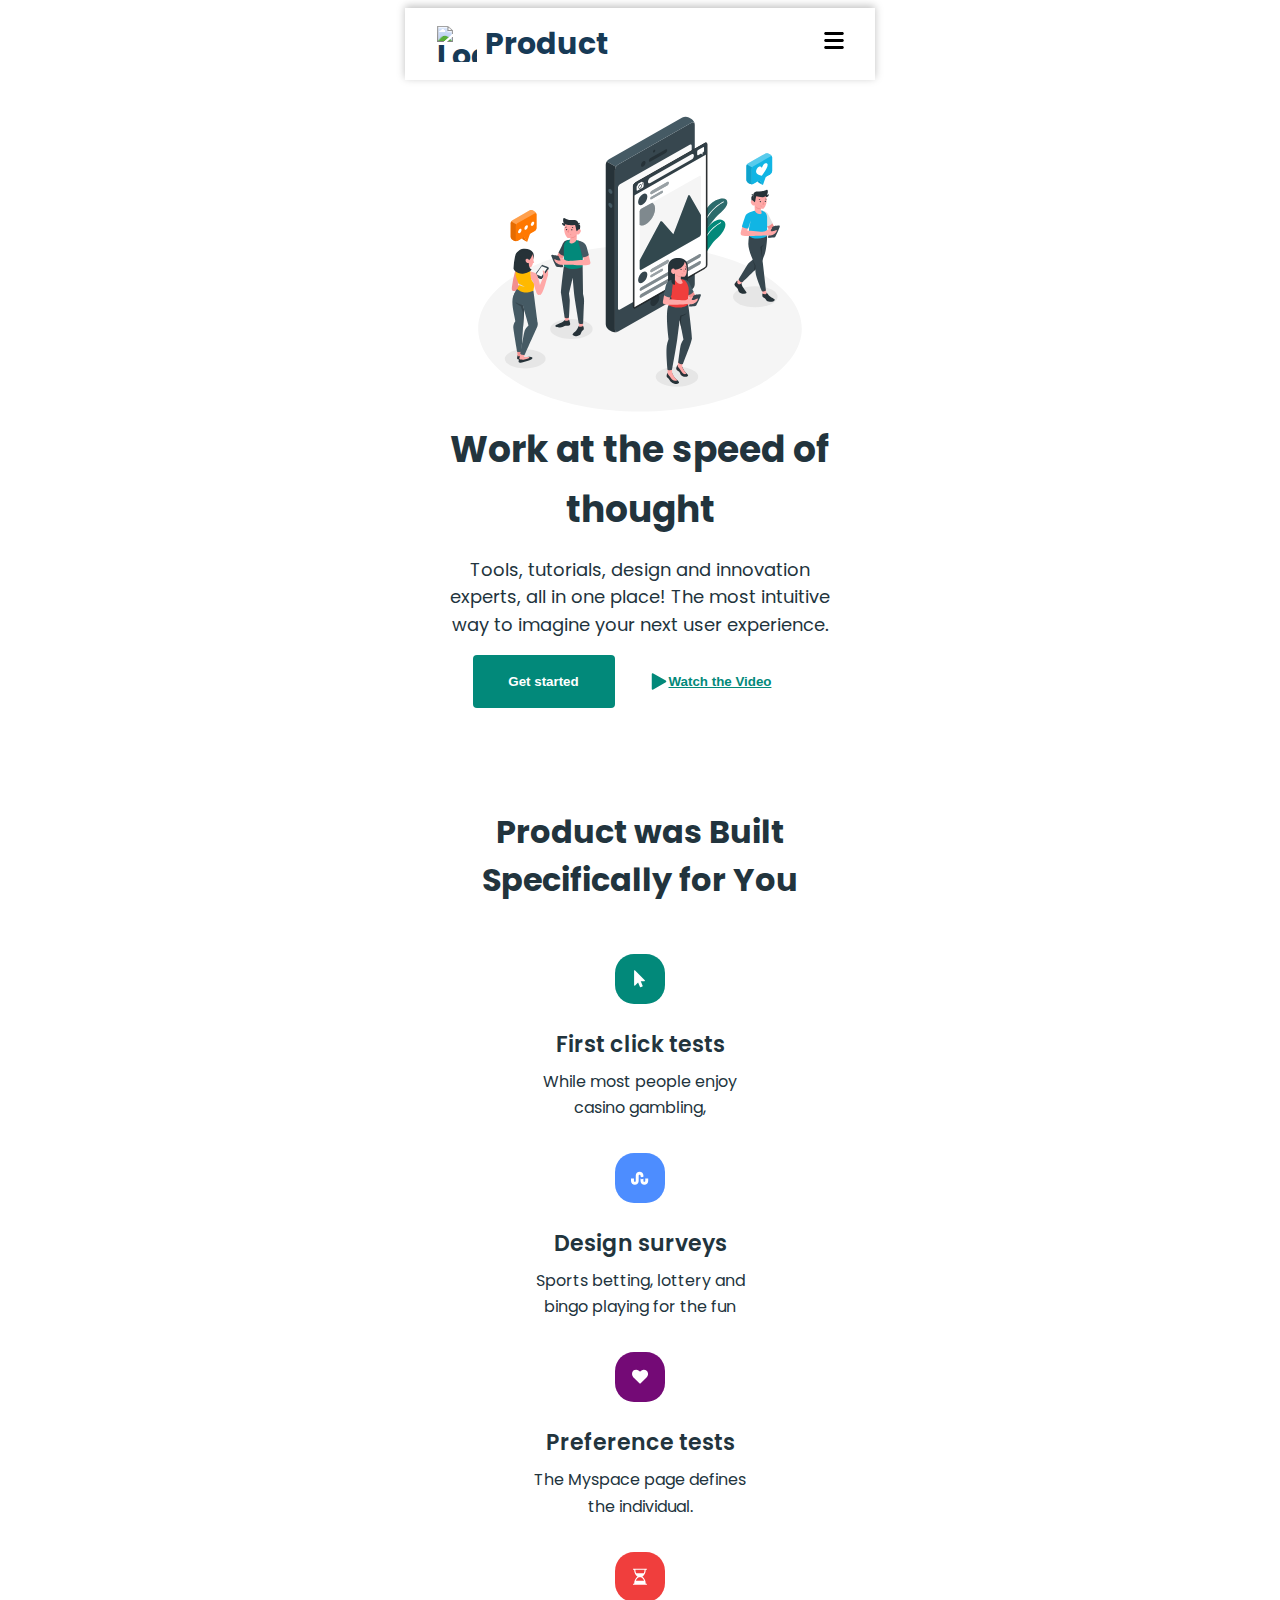
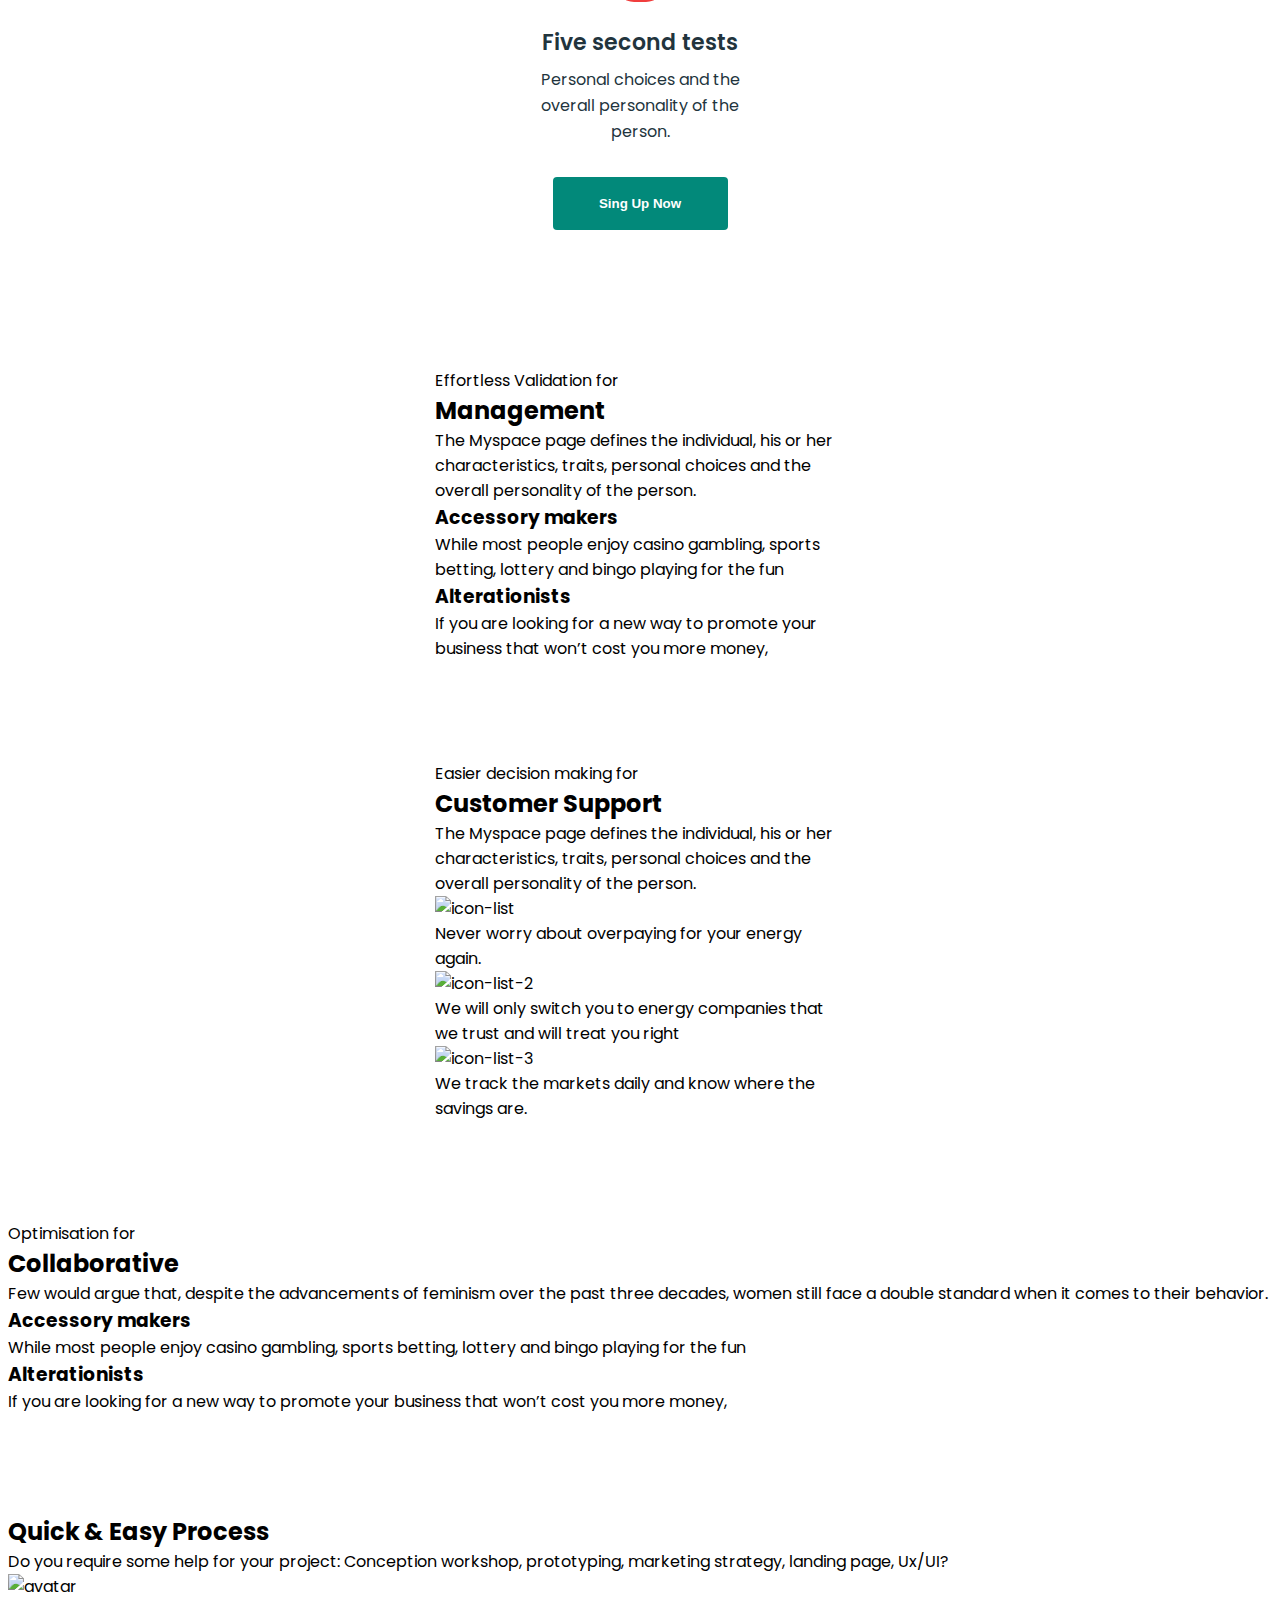
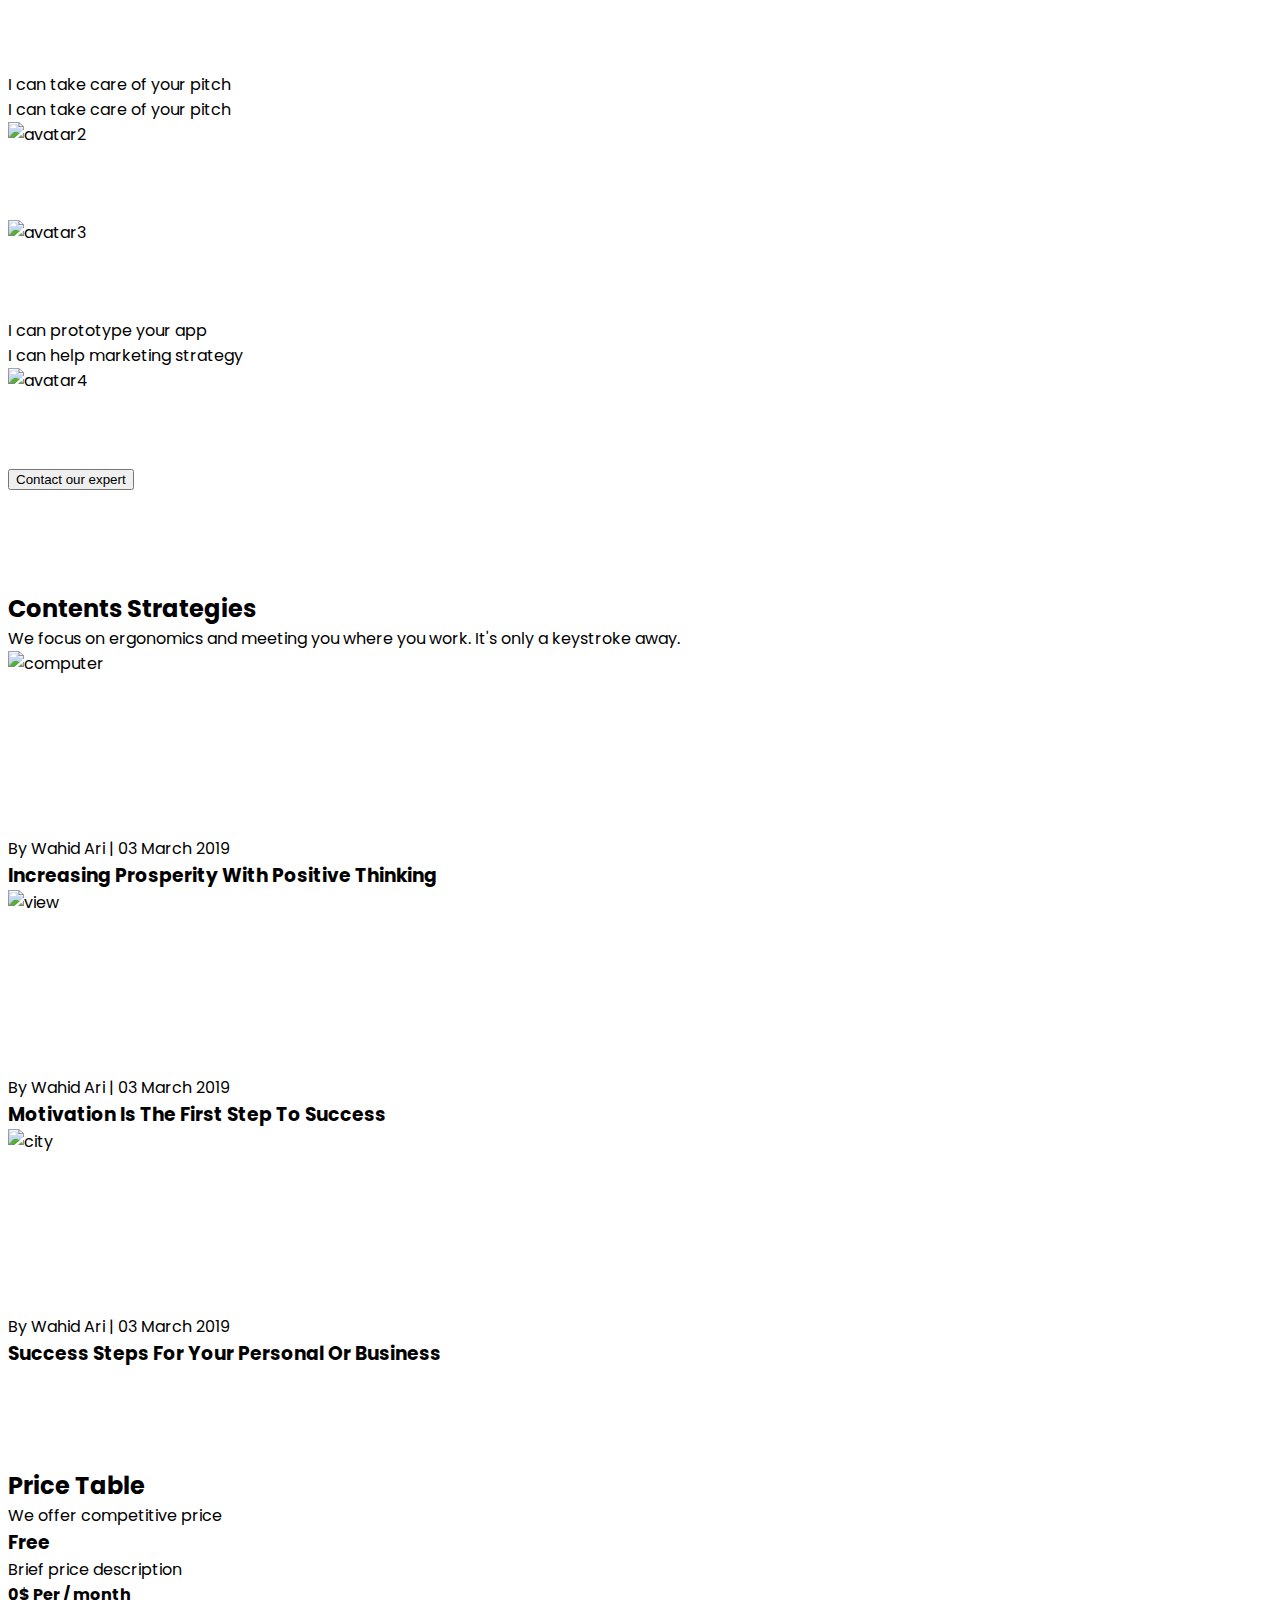
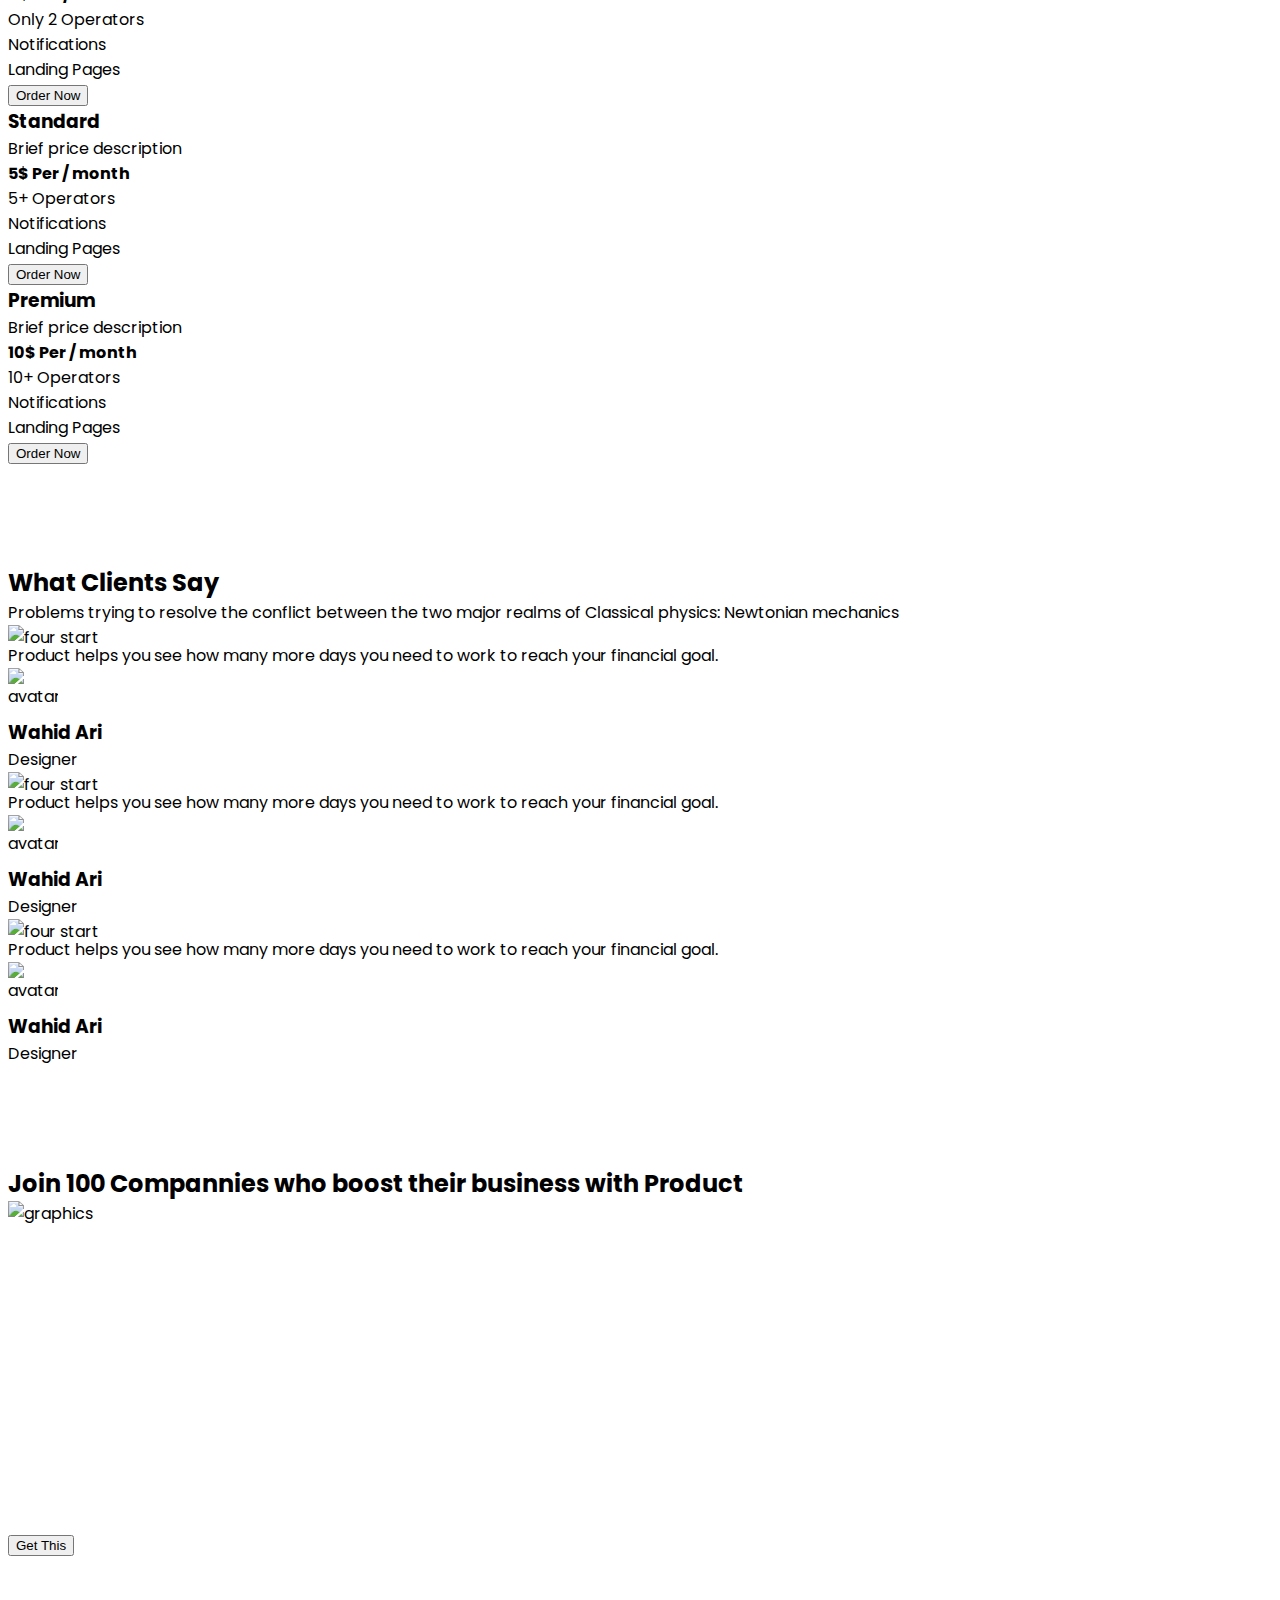
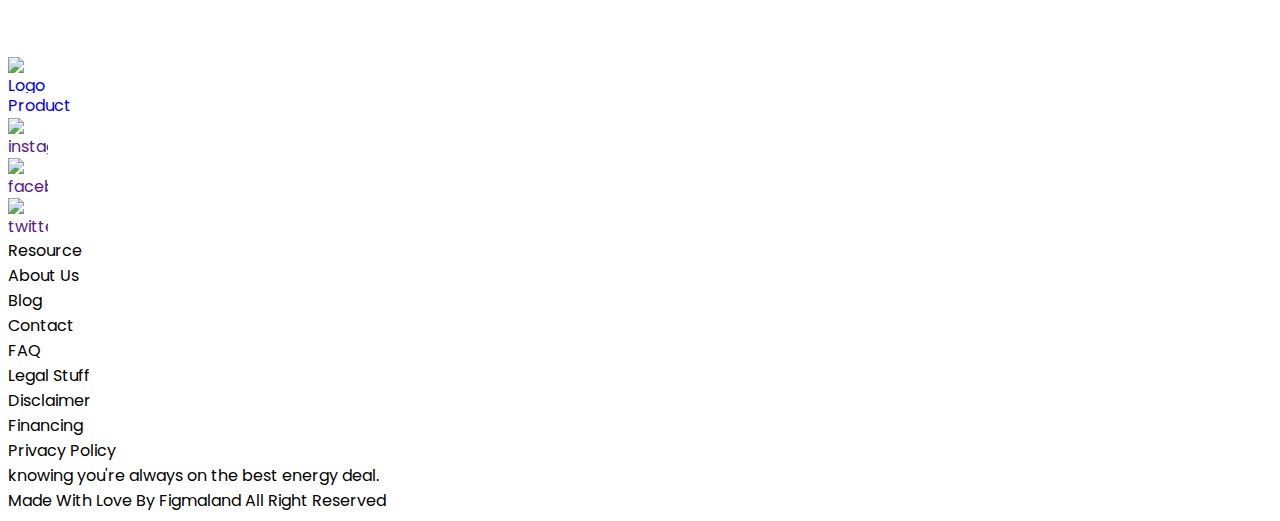
==== index.html @ d8dbc4ce "add 2 section for mobile verion" ====
<!DOCTYPE html>
<html lang="en">
  <head>
    <meta charset="UTF-8" />
    <meta
      name="viewport"
      content="width=device-width, initial-scale=1.0"
    />
    <title>Business promotion</title>
    <link
      rel="stylesheet"
      href="https://cdnjs.cloudflare.com/ajax/libs/modern-normalize/3.0.1/modern-normalize.min.css"
      integrity="sha512-q6WgHqiHlKyOqslT/lgBgodhd03Wp4BEqKeW6nNtlOY4quzyG3VoQKFrieaCeSnuVseNKRGpGeDU3qPmabCANg=="
      crossorigin="anonymous"
      referrerpolicy="no-referrer"
    />
    <link
      rel="preconnect"
      href="https://fonts.googleapis.com"
    />
    <link
      rel="preconnect"
      href="https://fonts.gstatic.com"
      crossorigin
    />
    <link
      href="https://fonts.googleapis.com/css2?family=Asap+Condensed:wght@500&family=Inter:opsz,wght@14..32,500;700&family=Montserrat:wght@400;500;600;700&family=Poppins:wght@400;500;600;700;800&family=Roboto:wght@400;500;700;900&display=swap"
      rel="stylesheet"
    />
    <link rel="stylesheet" href="./css/style.css" />
  </head>

  <body>
    <!-- #region Header -->
    <header class="header">
      <div class="container header-container">
        <a href="./index.html" class="logo">
          <img
            src="./images/logo/logo.svg"
            alt="Logo"
            width="40"
            height="36"
            class="logo-img"
          />
          Product
        </a>
        <nav class="header-nav">
          <ul class="header-nav-list">
            <li class="header-nav-item">
              <a
                class="header-nav-link current"
                href="./index.html"
                >Product</a
              >
            </li>
            <li class="header-nav-item">
              <a
                class="header-nav-link"
                href="./pricing.html"
                >Pricing</a
              >
            </li>
            <li class="header-nav-item">
              <a
                class="header-nav-link"
                href="./customers.html"
                >Customers</a
              >
            </li>
            <li class="header-nav-item">
              <a class="header-nav-link" href=""
                >Resources</a
              >
            </li>
          </ul>
        </nav>
        <ul class="header-btn-list">
          <li class="header-btn-item">
            <button class="header-btn" type="button">
              Sing In
            </button>
          </li>
          <li class="header-btn-item">
            <button class="header-btn" type="button">
              Sing Up
            </button>
          </li>
        </ul>
        <a class="menu-link">
          <svg width="28" height="31">
            <use href="./images/icons.svg#icon-menu-link" />
          </svg>
        </a>
      </div>
    </header>
    <!-- #endregion Header -->
    <main>
      <!-- #region Header -->
      <section class="hero-section">
        <div class="container hero-container">
          <div class="hero-left-side">
            <h1 class="hero-title">
              Work at the speed of thought
            </h1>
            <p class="hero-text">
              Tools, tutorials, design and innovation
              experts, all in one place! The most intuitive
              way to imagine your next user experience.
            </p>
            <ul class="hero-btn-list">
              <li class="hero-btn-item">
                <button class="hero-btn-get" type="button">
                  Get started
                </button>
              </li>
              <li class="hero-btn-item">
                <div class="hero-btn-icon">
                  <button
                    class="hero-btn-watch"
                    type="button"
                  >
                    <svg
                      class="hero-btn-play"
                      width="20"
                      height="17"
                    >
                      <use
                        href="./images/icons.svg#icon-button-play"
                      ></use>
                    </svg>

                    Watch the Video
                  </button>
                </div>
              </li>
            </ul>
          </div>
          <img
            class="hero-img"
            src="./images/hero/hero-img.svg"
            alt="hero-img"
            width="610"
            height="555"
          />
        </div>
      </section>
      <!-- #endregion Hero -->
      <!-- #region Product -->
      <section class="product-section">
        <div class="container product-container">
          <h2 class="product-title">
            Product was Built Specifically for You
          </h2>
          <ul class="product-list">
            <li class="product-list-item">
              <div class="product-container-icon cursor">
                <svg
                  class="product-icon"
                  width="12"
                  height="18"
                >
                  <use
                    href="./images/icons.svg#icon-cursor"
                  ></use>
                </svg>
              </div>
              <h3 class="product-list-title">
                First click tests
              </h3>
              <p class="product-list-text">
                While most people enjoy casino gambling,
              </p>
            </li>
            <li class="product-list-item">
              <div class="product-container-icon figure">
                <svg
                  class="product-icon"
                  width="18"
                  height="18"
                >
                  <use
                    href="./images/icons.svg#icon-figure"
                  ></use>
                </svg>
              </div>
              <h3 class="product-list-title">
                Design surveys
              </h3>
              <p class="product-list-text">
                Sports betting, lottery and bingo playing
                for the fun
              </p>
            </li>
            <li class="product-list-item">
              <div class="product-container-icon heard">
                <svg
                  class="product-icon"
                  width="16"
                  height="18"
                >
                  <use
                    href="./images/icons.svg#icon-heard"
                  ></use>
                </svg>
              </div>
              <h3 class="product-list-title">
                Preference tests
              </h3>
              <p class="product-list-text">
                The Myspace page defines the individual.
              </p>
            </li>
            <li class="product-list-item">
              <div class="product-container-icon time">
                <svg
                  class="product-icon"
                  width="14"
                  height="18"
                >
                  <use
                    href="./images/icons.svg#icon-time"
                  ></use>
                </svg>
              </div>
              <h3 class="product-list-title">
                Five second tests
              </h3>
              <p class="product-list-text">
                Personal choices and the overall personality
                of the person.
              </p>
            </li>
          </ul>
          <button class="product-btn" type="button">
            Sing Up Now
          </button>
        </div>
      </section>
      <!-- #endregion Product -->
      <section>
        <div class="container management-container">
          <div class="management-left-container">
            <p class="unper-title-management">
              Effortless Validation for
            </p>
            <h2 class="title-management">Management</h2>
            <p class="text-management">
              The Myspace page defines the individual, his
              or her characteristics, traits, personal
              choices and the overall personality of the
              person.
            </p>
            <ul class="list-management">
              <li class="list-item-management">
                <h3 class="title-list-management">
                  Accessory makers
                </h3>
                <p class="text-list-management">
                  While most people enjoy casino gambling,
                  sports betting, lottery and bingo playing
                  for the fun
                </p>
              </li>
              <li class="list-item-management">
                <h3 class="title-list-management">
                  Alterationists
                </h3>
                <p class="text-list-management">
                  If you are looking for a new way to
                  promote your business that won’t cost you
                  more money,
                </p>
              </li>
            </ul>
          </div>
          <!-- <img
            class="management-img"
            src="./images/management-img.svg"
            alt="management-img"
            width="540"
            height="500"
          /> -->
        </div>
      </section>
      <section>
        <div class="container customers-container">
          <!-- <img
            class="customers-img"
            src="./images/support-img.svg"
            alt="support-img"
            width="540"
            height="500"
          /> -->
          <div class="customer-right-container">
            <p class="upper-title-customers">
              Easier decision making for
            </p>
            <h2 class="customers-title">
              Customer Support
            </h2>
            <p class="customers-text">
              The Myspace page defines the individual, his
              or her characteristics, traits, personal
              choices and the overall personality of the
              person.
            </p>
            <ul class="customers-list">
              <li class="customers-list-item">
                <img
                  src="./images/icon-list.svg"
                  alt="icon-list"
                />
                <p class="customers-list-text">
                  Never worry about overpaying for your
                  energy again.
                </p>
              </li>
              <li class="customers-list-item">
                <img
                  src="./images/icon-list-2.svg"
                  alt="icon-list-2"
                />
                <p class="customers-list-text">
                  We will only switch you to energy
                  companies that we trust and will treat you
                  right
                </p>
              </li>
              <li class="customers-list-item">
                <img
                  src="./images/icon-list-3.svg"
                  alt="icon-list-3"
                />
                <p class="customers-list-text">
                  We track the markets daily and know where
                  the savings are.
                </p>
              </li>
            </ul>
          </div>
        </div>
      </section>
      <section>
        <p>Optimisation for</p>
        <h2>Collaborative</h2>
        <p>
          Few would argue that, despite the advancements of
          feminism over the past three decades, women still
          face a double standard when it comes to their
          behavior.
        </p>
        <ul>
          <li>
            <h3>Accessory makers</h3>
            <p>
              While most people enjoy casino gambling,
              sports betting, lottery and bingo playing for
              the fun
            </p>
          </li>
          <li>
            <h3>Alterationists</h3>
            <p>
              If you are looking for a new way to promote
              your business that won’t cost you more money,
            </p>
            <!-- <img
              src="./images/collaboration-img.svg"
              alt="collaboration-img"
              width="540"
              height="500"
            /> -->
          </li>
        </ul>
      </section>
      <section>
        <h2>Quick & Easy Process</h2>
        <p>
          Do you require some help for your project:
          Conception workshop, prototyping, marketing
          strategy, landing page, Ux/UI?
        </p>
        <ul>
          <li>
            <img
              src="./images/avatar.png"
              alt="avatar"
              height="98"
              width="98"
            />
            <p>I can take care of your pitch</p>
          </li>
          <li>
            <p>I can take care of your pitch</p>
            <img
              src="./images/avatar 2.png"
              alt="avatar2"
              height="98"
              width="98"
            />
          </li>
          <li>
            <img
              src="./images/avatar 3.png"
              alt="avatar3"
              height="98"
              width="98"
            />
            <p>I can prototype your app</p>
          </li>
          <li>
            <p>I can help marketing strategy</p>
            <img
              src="./images/avatar 4.png"
              alt="avatar4"
              height="98"
              width="98"
            />
          </li>
        </ul>
        <button type="button">Contact our expert</button>
      </section>
      <section>
        <h2>Contents Strategies</h2>
        <p>
          We focus on ergonomics and meeting you where you
          work. It's only a keystroke away.
        </p>
        <ul>
          <li>
            <img
              src="./images/computer.png"
              alt="computer"
              width="350"
              height="185"
            />
            <p>By Wahid Ari | 03 March 2019</p>
            <h3>
              Increasing Prosperity With Positive Thinking
            </h3>
          </li>
          <li>
            <img
              src="./images/view.png"
              alt="view"
              width="350"
              height="185"
            />
            <p>By Wahid Ari | 03 March 2019</p>
            <h3>Motivation Is The First Step To Success</h3>
          </li>
          <li>
            <img
              src="./images/city.png"
              alt="city"
              width="350"
              height="185"
            />
            <p>By Wahid Ari | 03 March 2019</p>
            <h3>
              Success Steps For Your Personal Or Business
            </h3>
          </li>
        </ul>
      </section>
      <section>
        <h2>Price Table</h2>
        <p>We offer competitive price</p>
        <ul>
          <li>
            <h3>Free</h3>
            <p>Brief price description</p>
            <h4>0$ Per / month</h4>
            <ul>
              <li>Only 2 Operators</li>
              <li>Notifications</li>
              <li>Landing Pages</li>
            </ul>
            <button type="button">Order Now</button>
          </li>
          <li>
            <h3>Standard</h3>
            <p>Brief price description</p>
            <h4>5$ Per / month</h4>
            <ul>
              <li>5+ Operators</li>
              <li>Notifications</li>
              <li>Landing Pages</li>
            </ul>
            <button type="button">Order Now</button>
          </li>
          <li>
            <h3>Premium</h3>
            <p>Brief price description</p>
            <h4>10$ Per / month</h4>
            <ul>
              <li>10+ Operators</li>
              <li>Notifications</li>
              <li>Landing Pages</li>
            </ul>
            <button type="button">Order Now</button>
          </li>
        </ul>
      </section>
      <section>
        <h2>What Clients Say</h2>
        <p>
          Problems trying to resolve the conflict between
          the two major realms of Classical physics:
          Newtonian mechanics
        </p>
        <ul>
          <li>
            <img
              src="./images/Group 204.png"
              alt="four start"
              width="106"
              height="18"
            />
            <p>
              Product helps you see how many more days you
              need to work to reach your financial goal.
            </p>
            <img
              src="./images/avatar 5.png"
              alt="avatar5"
              width="50"
              height="50"
            />
            <h3>Wahid Ari</h3>
            <p>Designer</p>
          </li>
          <li>
            <img
              src="./images/Group 204.png"
              alt="four start"
              width="106"
              height="18"
            />
            <p>
              Product helps you see how many more days you
              need to work to reach your financial goal.
            </p>
            <img
              src="./images/avatar 6.png"
              alt="avatar6"
              width="50"
              height="50"
            />
            <h3>Wahid Ari</h3>
            <p>Designer</p>
          </li>
          <li>
            <img
              src="./images/Group 204.png"
              alt="four start"
              width="106"
              height="18"
            />
            <p>
              Product helps you see how many more days you
              need to work to reach your financial goal.
            </p>
            <img
              src="./images/avatar 7.png"
              alt="avatar7"
              width="50"
              height="50"
            />
            <h3>Wahid Ari</h3>
            <p>Designer</p>
          </li>
        </ul>
      </section>
      <section>
        <h2>
          Join 100 Compannies who boost their business with
          Product
        </h2>
        <img
          src="/images/graphics.svg"
          alt="graphics"
          width="351"
          height="331"
        />
        <button type="button">Get This</button>
      </section>
    </main>
    <footer>
      <a href="./index.html">
        <img
          src="./images/logo.svg"
          alt="Logo"
          width="40"
          height="36"
        />
        Product
      </a>
      <ul>
        <li>
          <a href="" target="_blank">
            <img
              src="./images/socials1.png"
              alt="instagram"
              width="40"
              height="40"
            />
          </a>
        </li>
        <li>
          <a href="" target="_blank">
            <img
              src="./images/socials2.png"
              alt="facebook"
              width="40"
              height="40"
            />
          </a>
        </li>
        <li>
          <a href="" target="_blank">
            <img
              src="./images/socials3.png"
              alt="twitter"
              width="40"
              height="40"
            />
          </a>
        </li>
      </ul>
      <p>Resource</p>
      <ul>
        <li>About Us</li>
        <li>Blog</li>
        <li>Contact</li>
        <li>FAQ</li>
      </ul>
      <p>Legal Stuff</p>
      <ul>
        <li>Disclaimer</li>
        <li>Financing</li>
        <li>Privacy Policy</li>
      </ul>
      <p>knowing you're always on the best energy deal.</p>
      <label></label>
      <p>Made With Love By Figmaland All Right Reserved</p>
    </footer>
  </body>
</html>
---- css/style.css ----
body {
    font-family: "Poppins", sans-serif;
    background-color: #fff;
    color: 22343d;
}

a {
    text-decoration: none;
}

ul,
ol {
    list-style: none;
    margin: 0;
    padding-left: 0;
}

h1,
h2,
h3,
h4,
h5,
h6,
p {
    margin: 0;
}

img {
    display: block;
}

button {
    cursor: pointer;
}

section {
    padding-bottom: 100px;
}

.container {
    width: 411px;
    padding: 0 20px;
    margin: 0 auto;
}

/*  #region Header */

.header-container {
    display: flex;
    box-shadow: 0 -2px 8px 0 rgba(0, 0, 0, 0.25);
    justify-content: space-between;
    padding: 17px 27px 17px 32px;
}

.logo {
    font-family: "Poppins", sans-serif;
    font-weight: 700;
    font-size: 30px;
    line-height: 0.93;
    color: #173a56;
    display: flex;
    align-items: center;
    gap: 8px;
}

.header-nav-list {
    display: none;
}

.header-btn-list {
    display: none;
}

.menu-link {
    cursor: pointer;
}

/*   #endregion Header */
/*  #region Hero */

.hero-section {
    padding-top: 29px;
}

.hero-container {
    display: flex;
    flex-direction: column-reverse;
    align-items: center;
}

.hero-left-side {}

.hero-title {
    font-weight: 700;
    font-size: 36px;
    line-height: 1.66;
    text-align: center;
    color: #22343d;
}

.hero-text {
    font-weight: 400;
    font-size: 18px;
    line-height: 1.55;
    text-align: center;
    color: #22343d;
    margin: 16px 0;
}

.hero-btn-list {
    display: flex;
    justify-content: center;
    align-items: center;
    gap: 28px;
}

.hero-btn-item {}

.hero-btn-get {
    font-weight: 700;
    color: #fff;
    border-radius: 4px;
    width: 142px;
    height: 53px;
    background: #02897a;
    border: none;
}

.hero-btn-icon {
    min-width: 165px;
    display: flex;
    gap: 9px;
    align-items: center;

}

.hero-btn-play {
    border-radius: 1px;
    fill: #02897a;
}

.hero-btn-watch {
    display: flex;
    font-weight: 600;
    text-decoration: underline;
    text-decoration-skip-ink: none;
    color: #02897a;
    align-items: center;
    background: transparent;
    border: none;
}

.hero-img {
    max-width: 338px;
    height: 311px;
}

/*   #endregion Hero */
/*  #region Product */
.product-section {}

.container {}

.product-container {
    display: flex;
    flex-direction: column;
    align-items: center;
}

.product-title {
    font-weight: 700;
    font-size: 32px;
    text-align: center;
    color: #22343d;
    margin-bottom: 50px;
}

.product-list {
    display: flex;
    flex-direction: column;
    align-items: center;
    gap: 32px;
}

.product-list-item {
    max-width: 240px;
    display: flex;
    flex-direction: column;
    align-items: center;

}

.product-icon {
    fill: #fff;
}

.product-container-icon {
    border-radius: 19px;
    width: 50px;
    height: 50px;
    display: flex;
    align-items: center;
    justify-content: center;
    margin-bottom: 24px;
}

.cursor {
    background-color: #02897a;
}

.figure {
    background-color: #4d8dff;
}

.heard {
    background-color: #740a76;
}

.time {
    background-color: #f03e3d
}



.product-list-title {
    font-weight: 600;
    font-size: 22px;
    color: #22343d;
    text-align: center;
    margin-bottom: 8px;
}

.product-list-text {
    font-weight: 400;
    line-height: 1.63;
    text-align: center;
    color: #22343d;


}

.product-btn {
    min-width: 175px;
    height: 53px;
    background: #02897a;
    border-radius: 4px;
    width: 175px;
    height: 53px;
    font-weight: 700;
    color: #fff;
    border: none;
    margin: 32px 0 38px 0;
}

/*   #endregion Product */
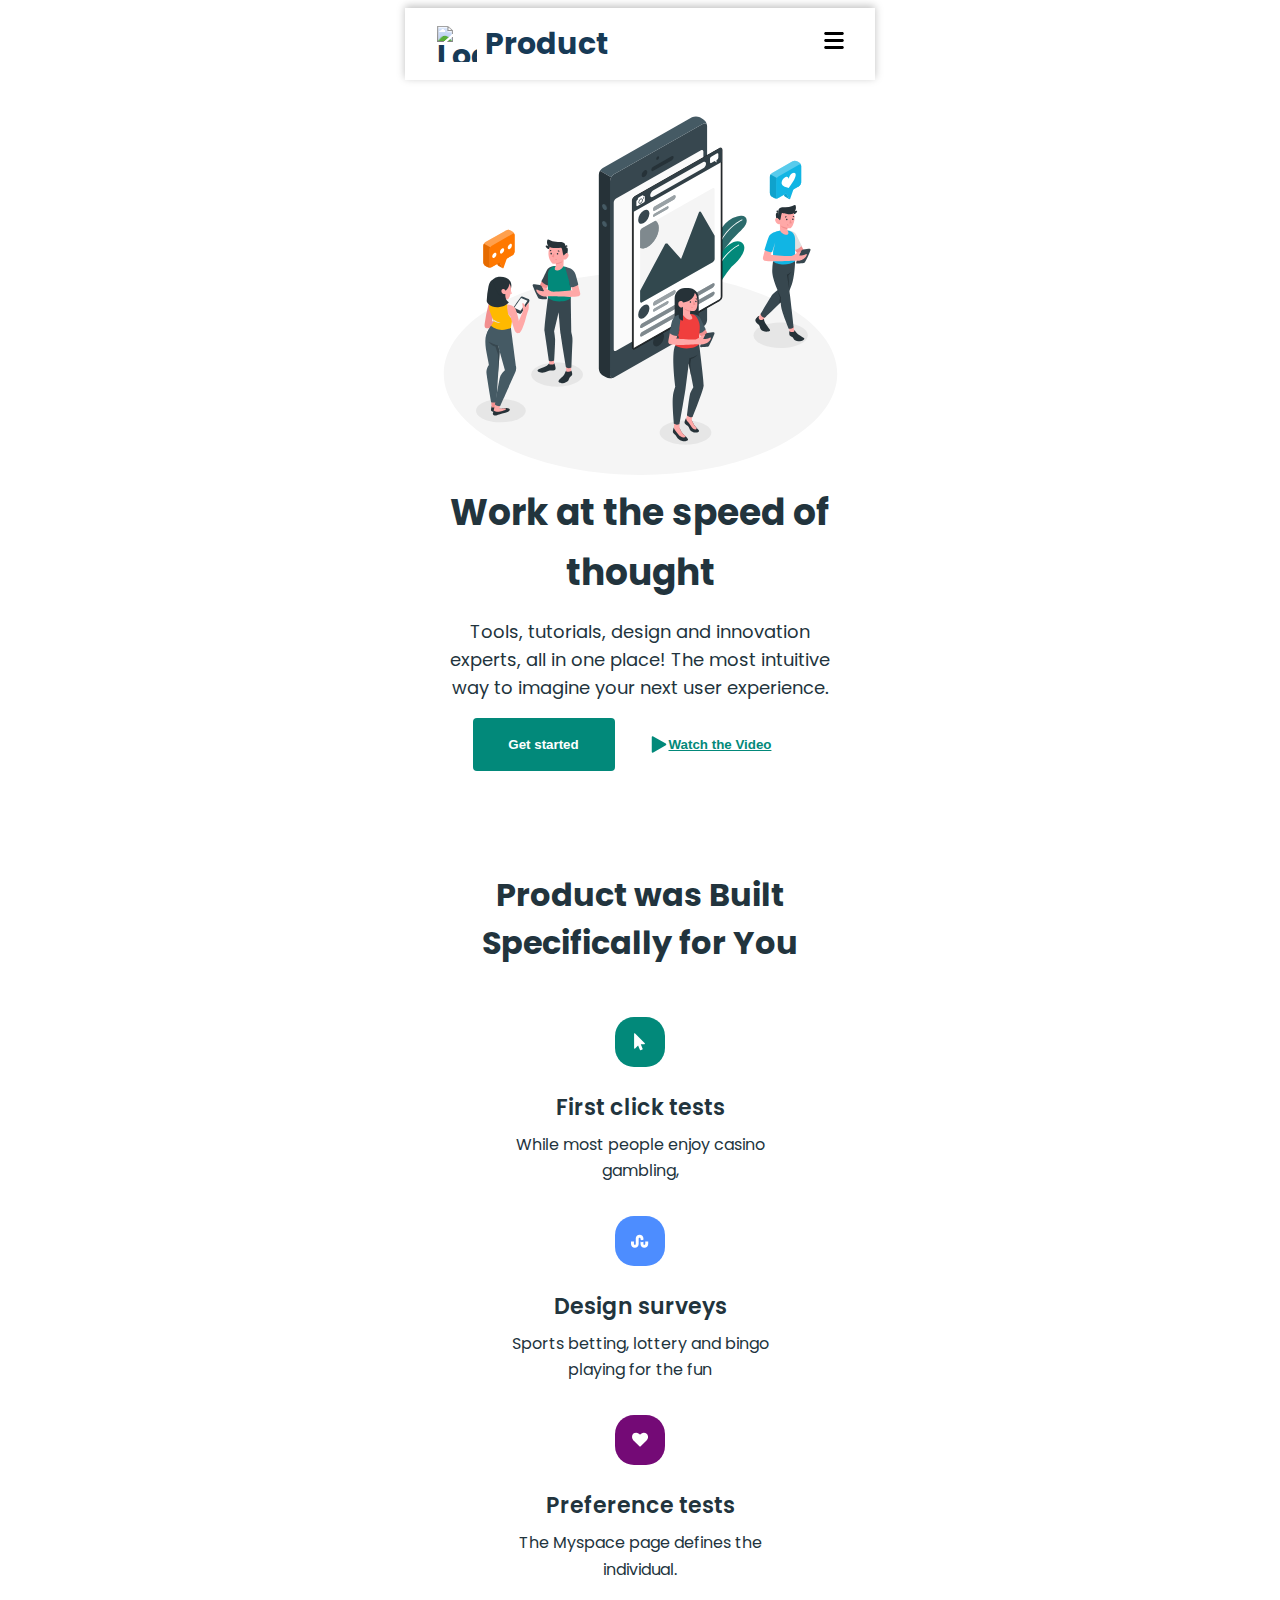
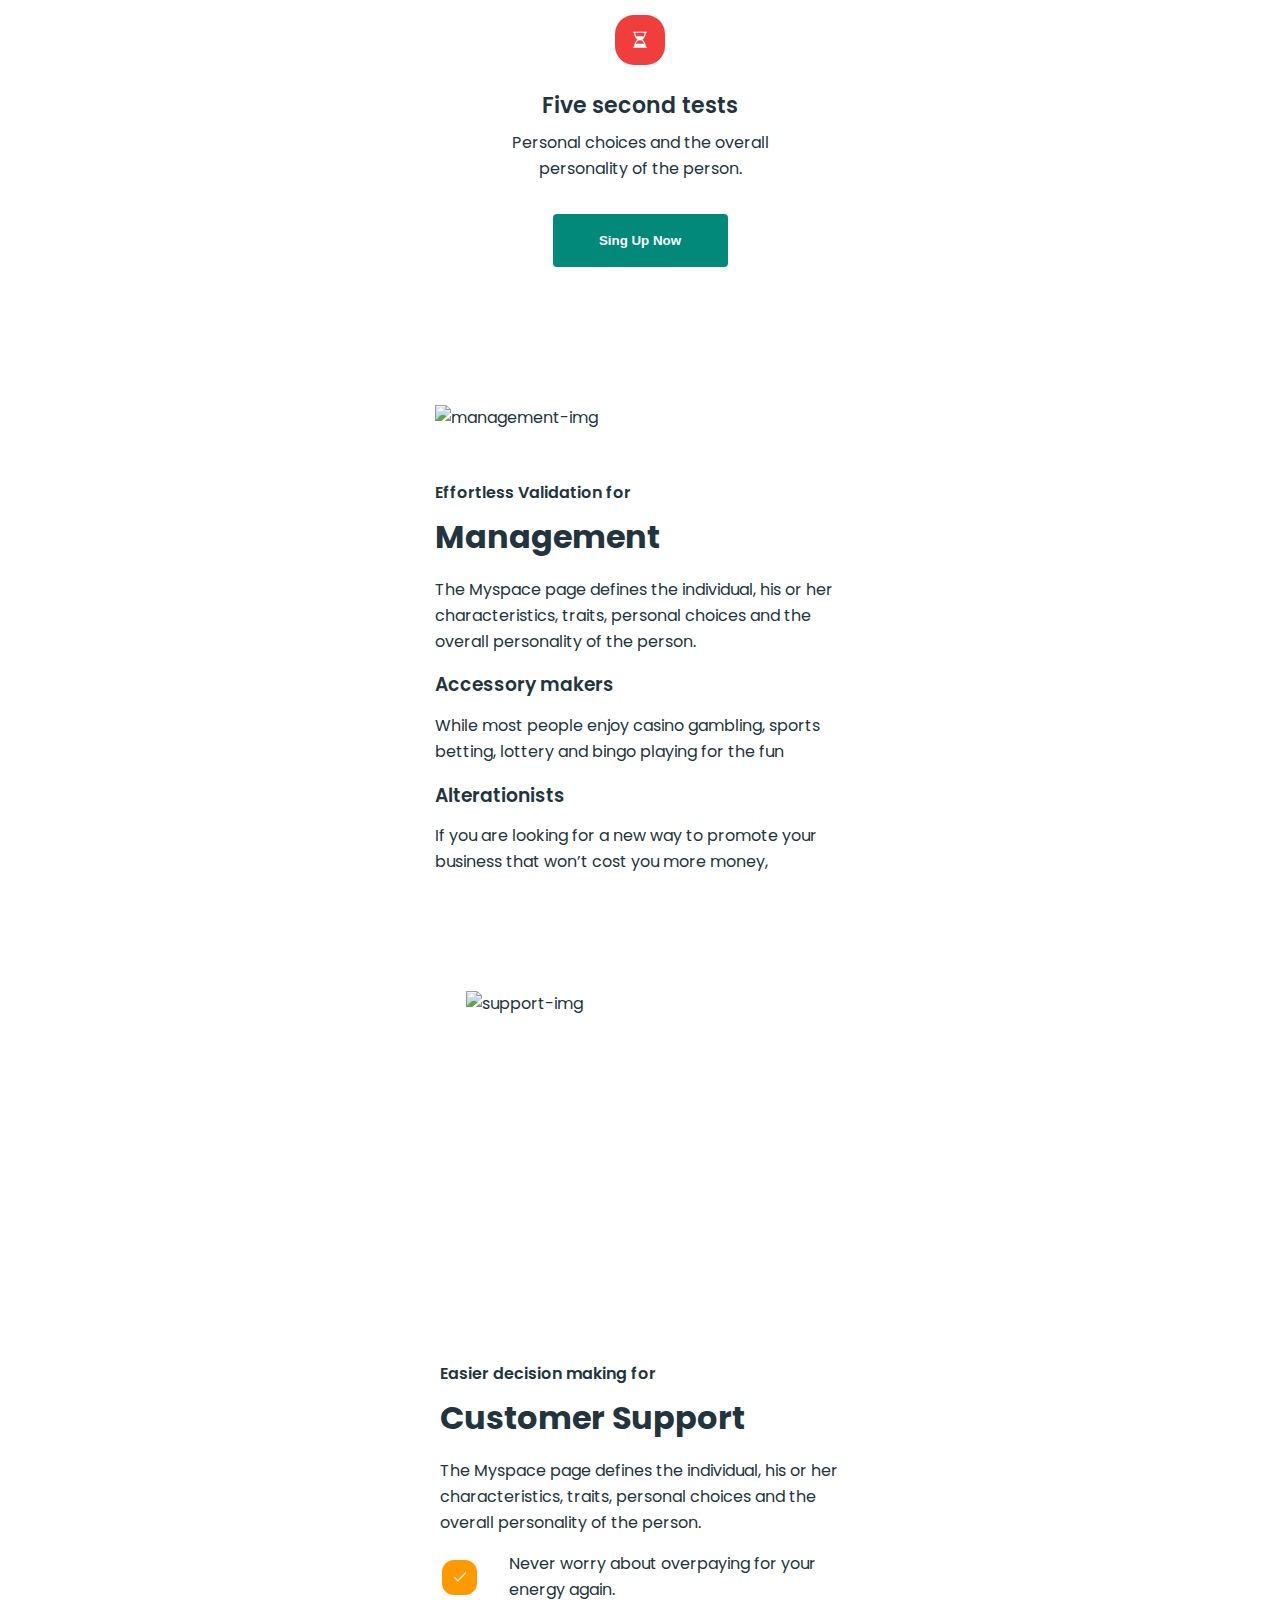
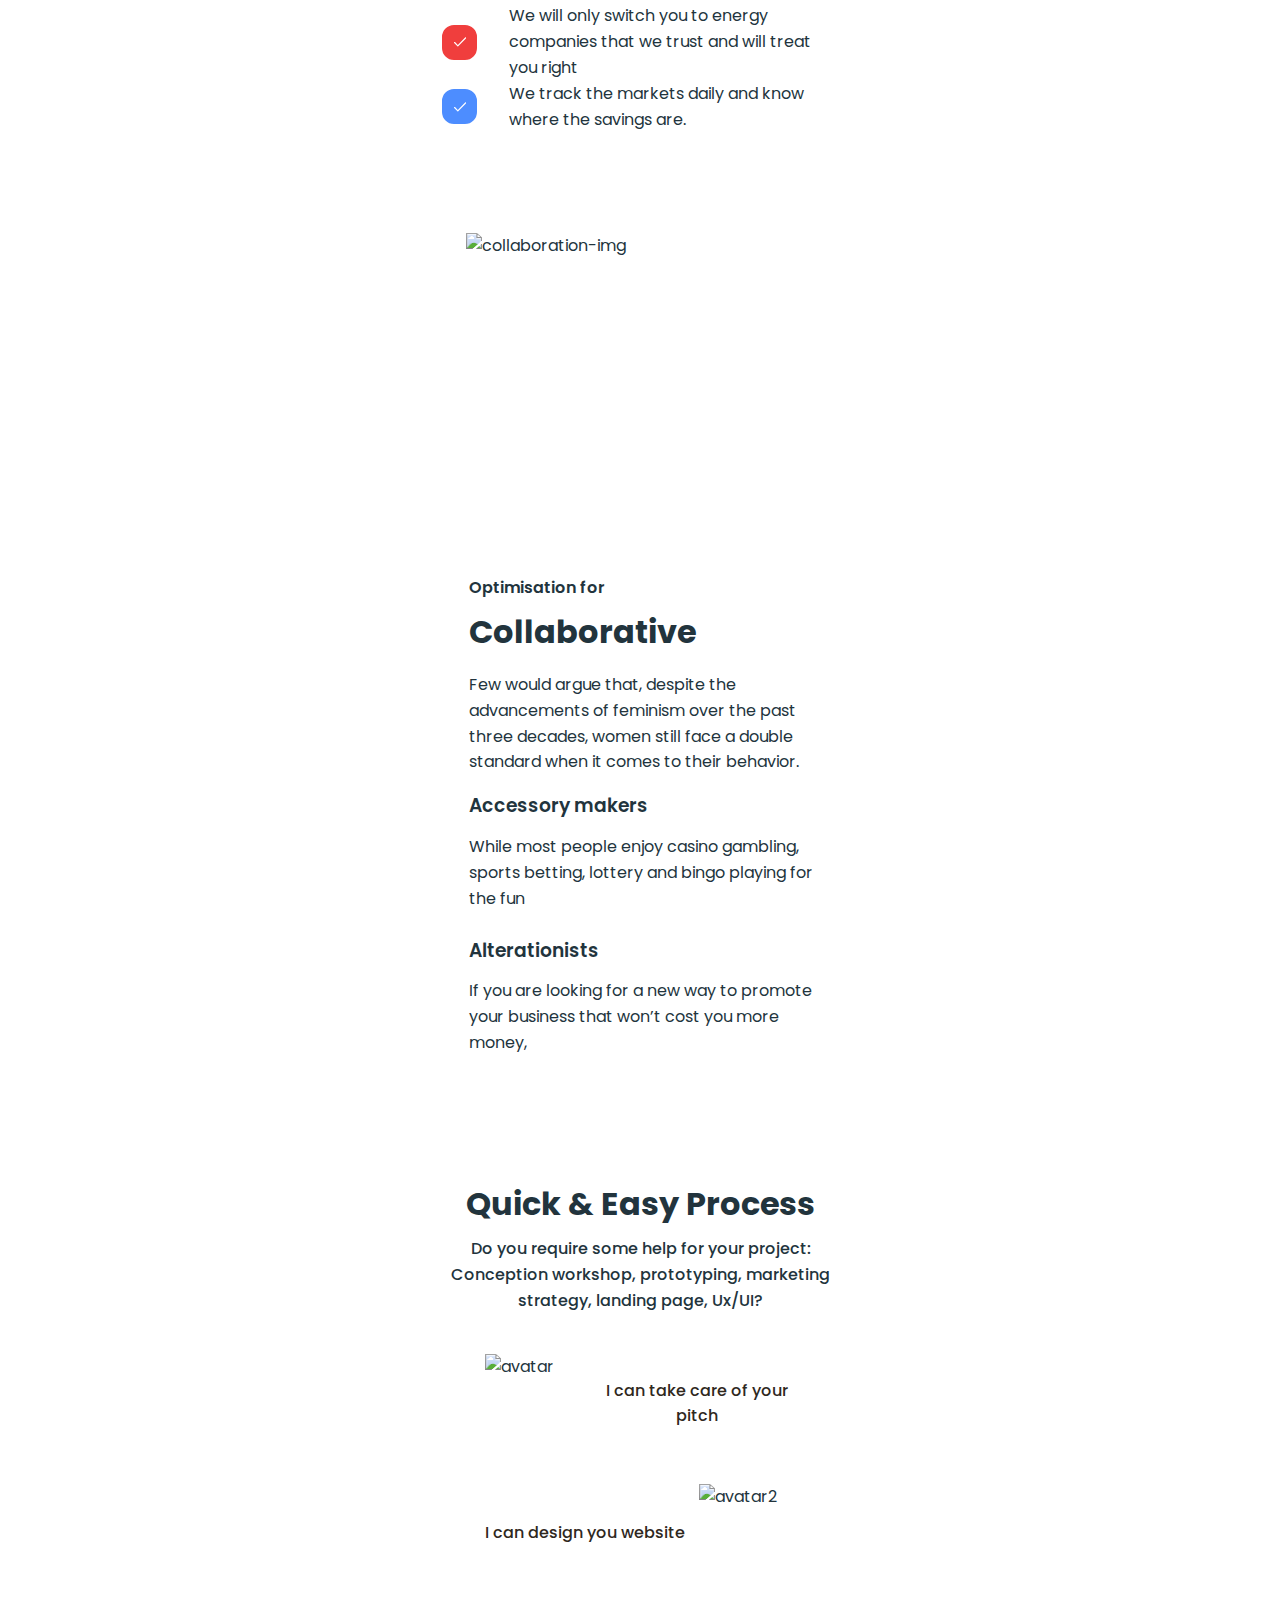
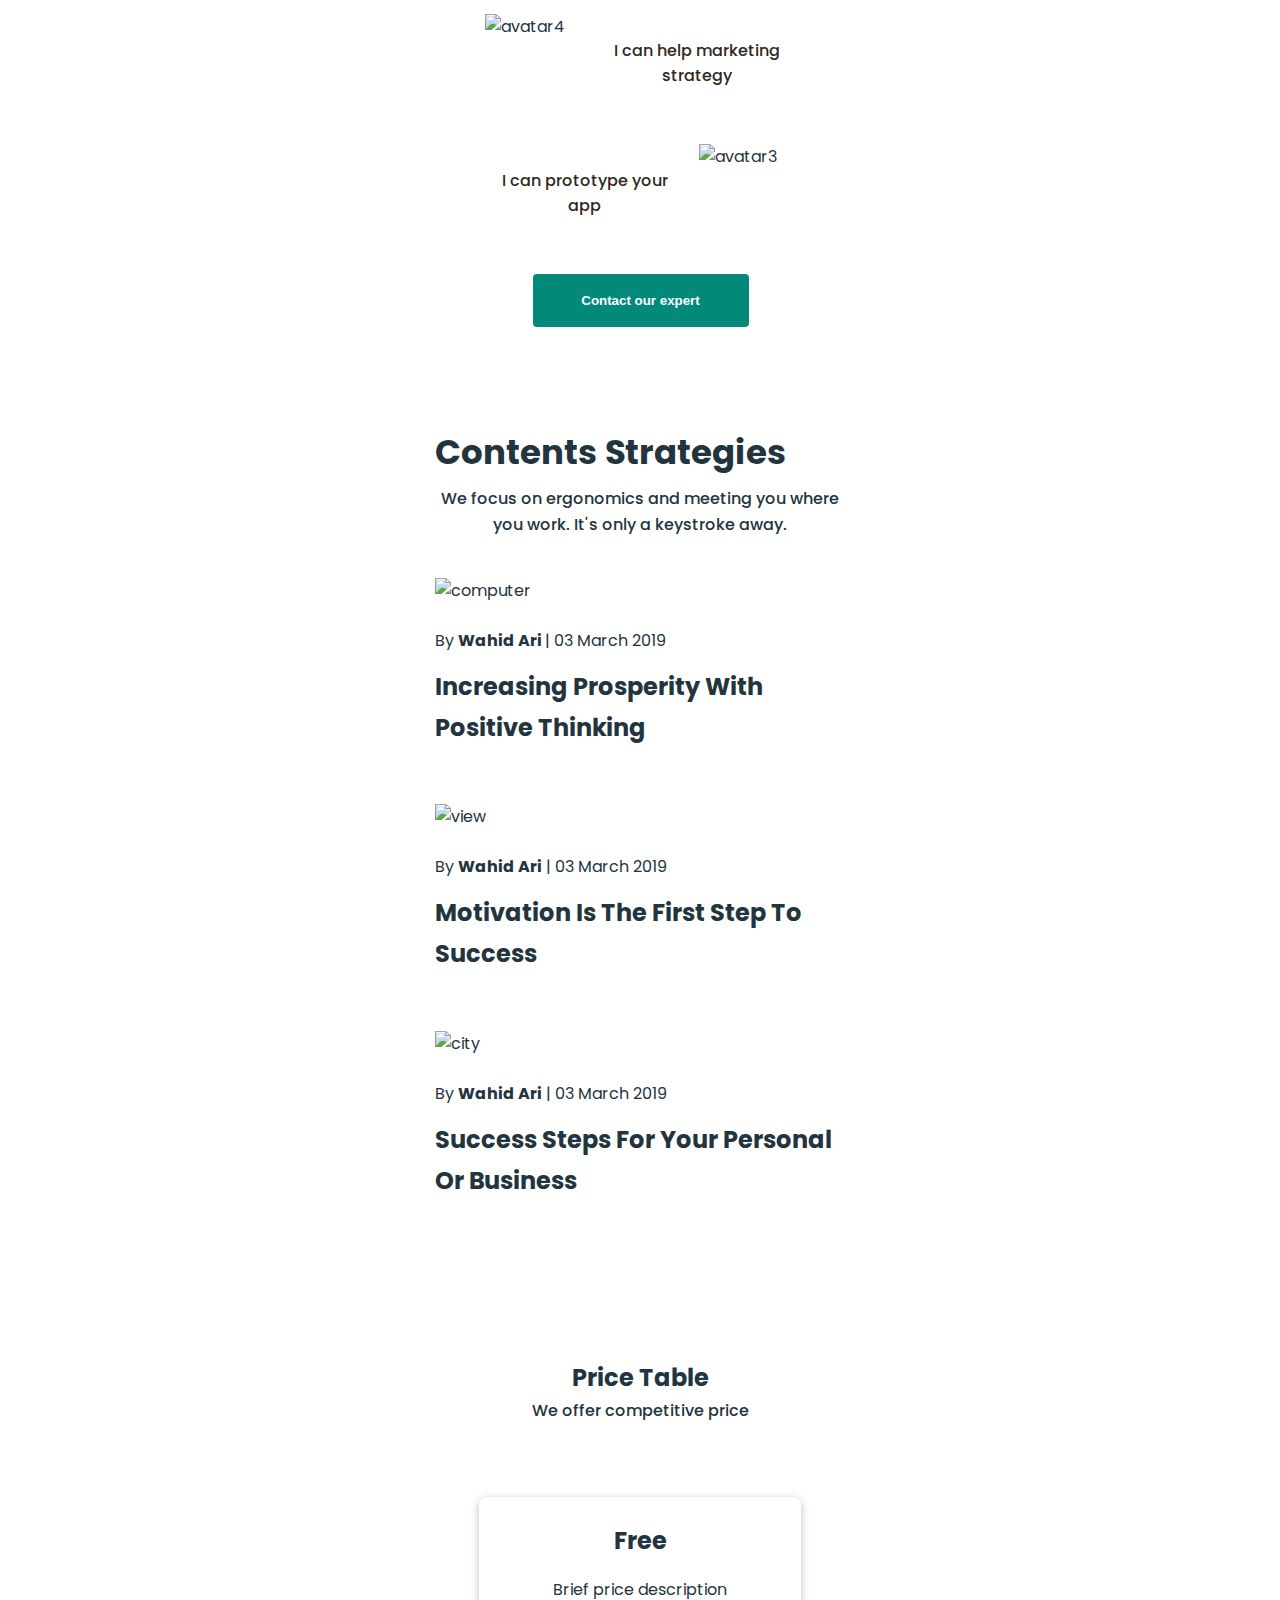
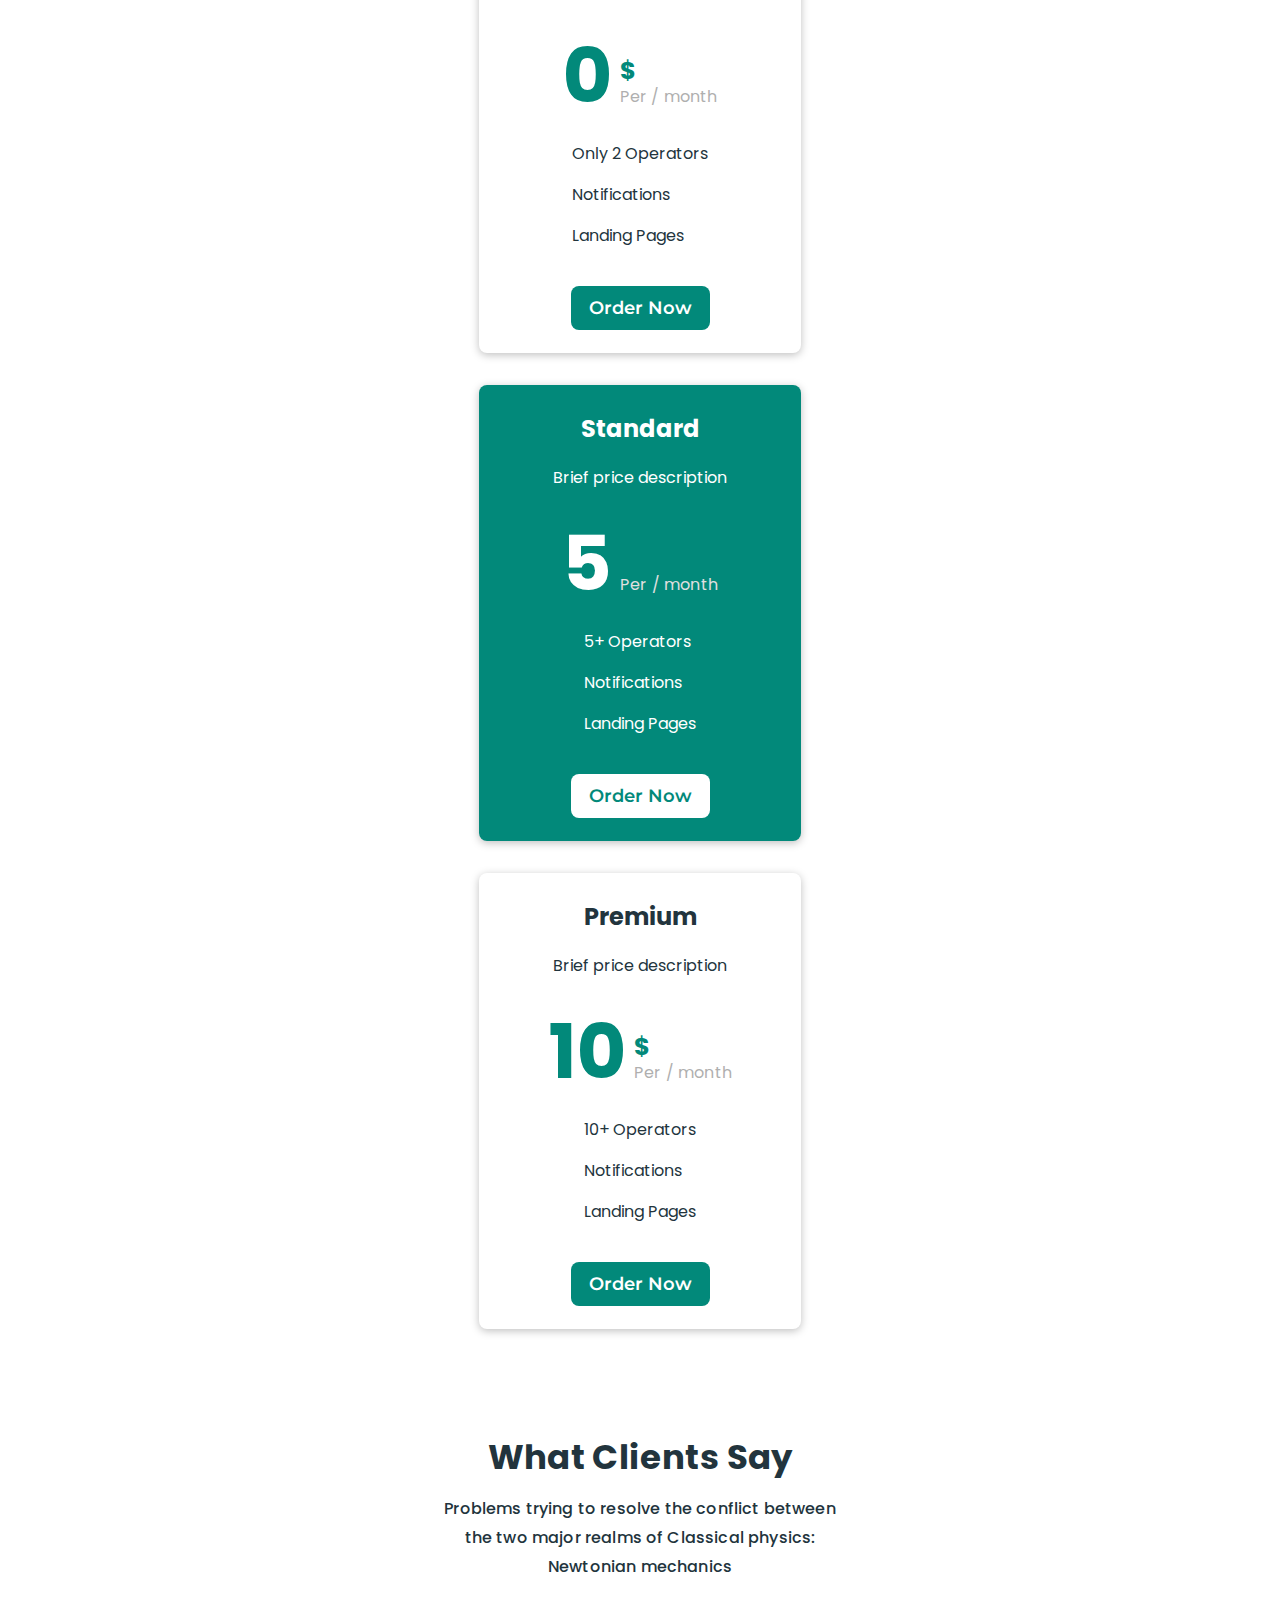
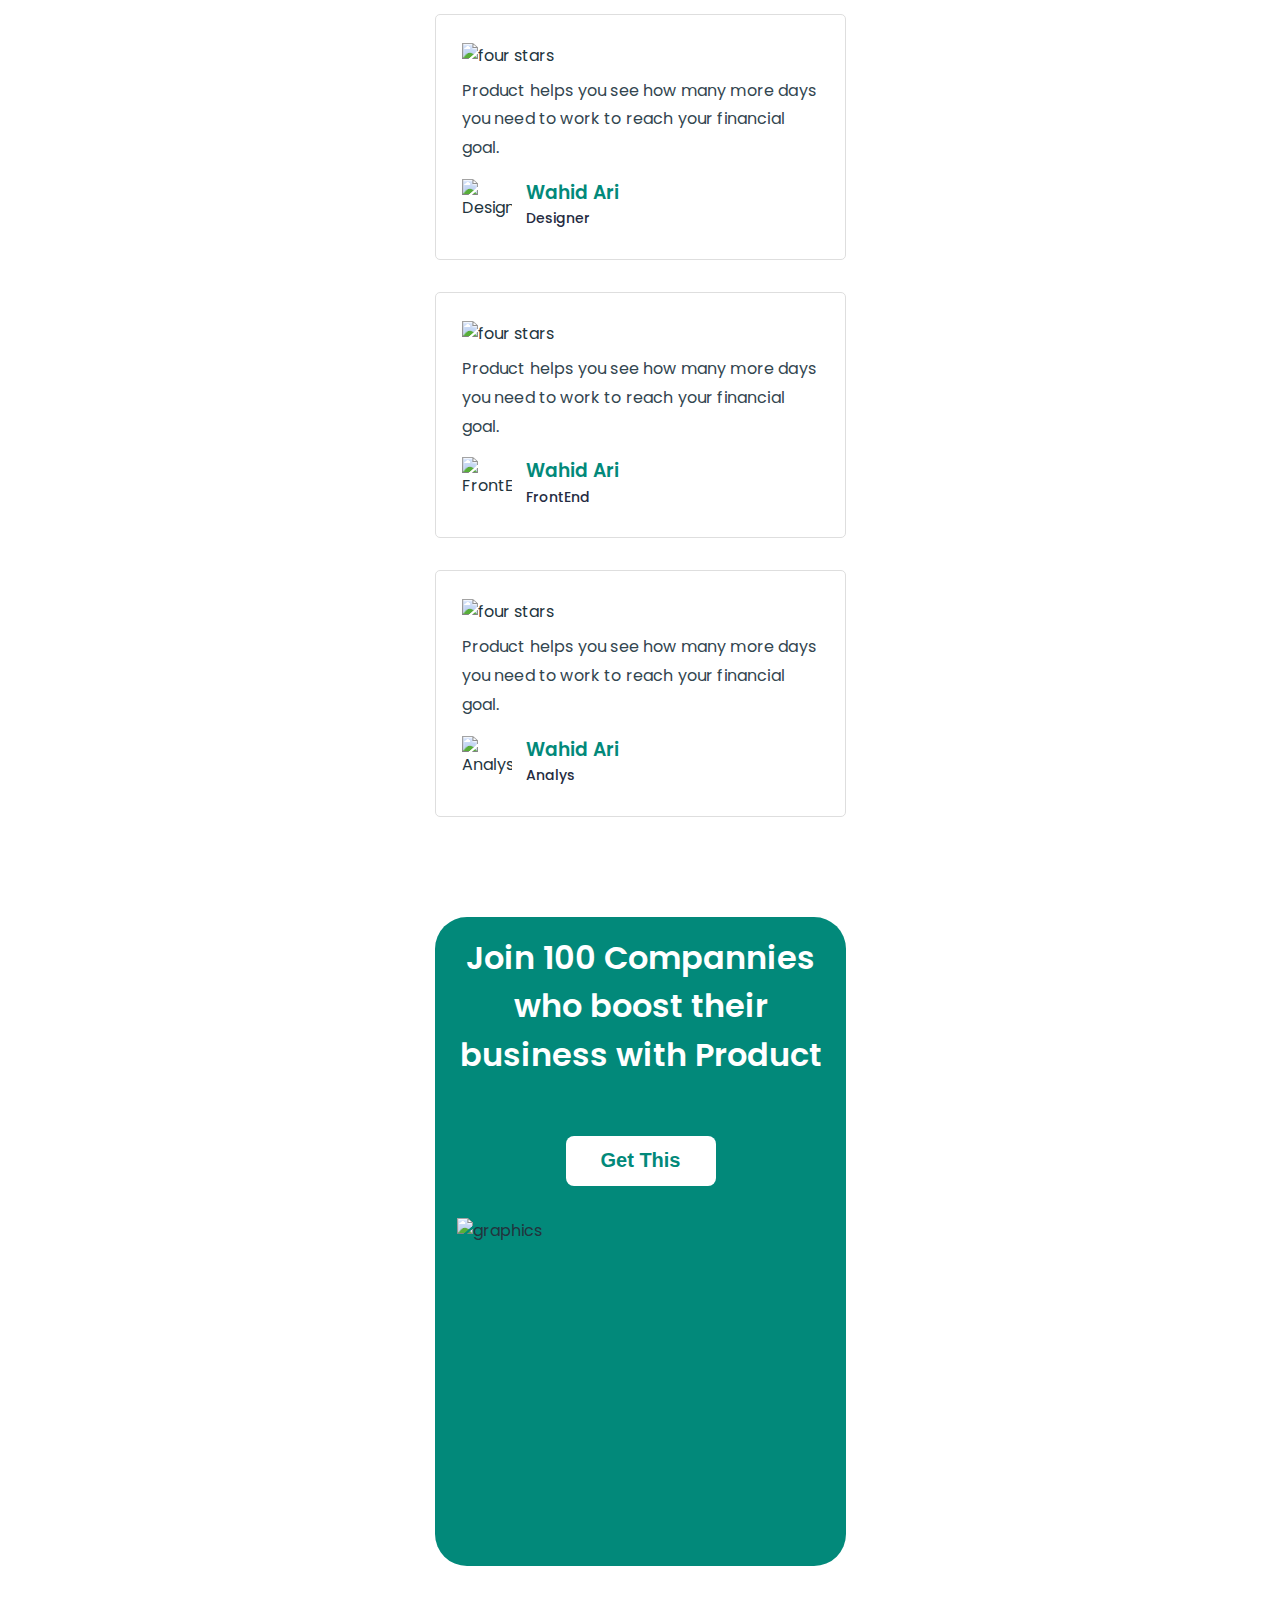
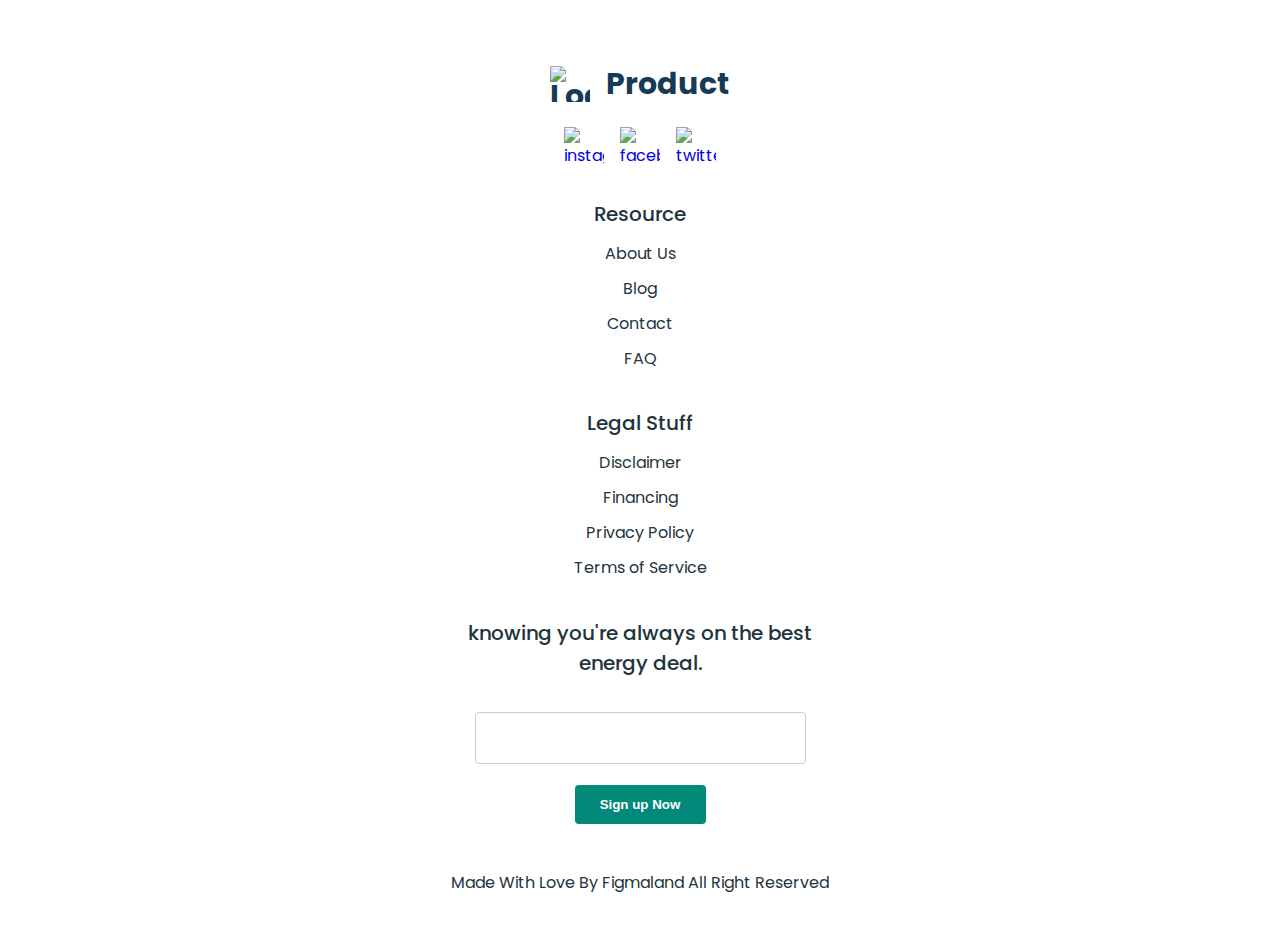
==== commit 9deb0801: "add full mobule design" ====
--- a/index.html
+++ b/index.html
@@ -95,7 +95,7 @@
     </header>
     <!-- #endregion Header -->
     <main>
-      <!-- #region Header -->
+      <!-- #region Hero -->
       <section class="hero-section">
         <div class="container hero-container">
           <div class="hero-left-side">
@@ -139,8 +139,6 @@
             class="hero-img"
             src="./images/hero/hero-img.svg"
             alt="hero-img"
-            width="610"
-            height="555"
           />
         </div>
       </section>
@@ -237,7 +235,8 @@
         </div>
       </section>
       <!-- #endregion Product -->
-      <section>
+      <!-- #region Management -->
+      <section class="management-section">
         <div class="container management-container">
           <div class="management-left-container">
             <p class="unper-title-management">
@@ -273,24 +272,24 @@
               </li>
             </ul>
           </div>
-          <!-- <img
+          <img
             class="management-img"
-            src="./images/management-img.svg"
+            src="./images/management/management-img.svg"
             alt="management-img"
-            width="540"
-            height="500"
-          /> -->
+          />
         </div>
       </section>
-      <section>
+      <!-- #endregion Management -->
+      <!-- #region Customers -->
+      <section class="customers-section">
         <div class="container customers-container">
-          <!-- <img
+          <img
             class="customers-img"
-            src="./images/support-img.svg"
+            src="./images/customer/customer-img.svg"
             alt="support-img"
             width="540"
             height="500"
-          /> -->
+          />
           <div class="customer-right-container">
             <p class="upper-title-customers">
               Easier decision making for
@@ -306,20 +305,34 @@
             </p>
             <ul class="customers-list">
               <li class="customers-list-item">
-                <img
-                  src="./images/icon-list.svg"
-                  alt="icon-list"
-                />
+                <div class="container-check-mark orange">
+                  <svg
+                    class="check-mark"
+                    height="16"
+                    width="12"
+                  >
+                    <use
+                      href="./images/icons.svg#icon-check-mark"
+                    ></use>
+                  </svg>
+                </div>
                 <p class="customers-list-text">
                   Never worry about overpaying for your
                   energy again.
                 </p>
               </li>
               <li class="customers-list-item">
-                <img
-                  src="./images/icon-list-2.svg"
-                  alt="icon-list-2"
-                />
+                <div class="container-check-mark red">
+                  <svg
+                    class="check-mark"
+                    height="16"
+                    width="12"
+                  >
+                    <use
+                      href="./images/icons.svg#icon-check-mark"
+                    ></use>
+                  </svg>
+                </div>
                 <p class="customers-list-text">
                   We will only switch you to energy
                   companies that we trust and will treat you
@@ -327,10 +340,17 @@
                 </p>
               </li>
               <li class="customers-list-item">
-                <img
-                  src="./images/icon-list-3.svg"
-                  alt="icon-list-3"
-                />
+                <div class="container-check-mark blue">
+                  <svg
+                    class="check-mark"
+                    height="16"
+                    width="12"
+                  >
+                    <use
+                      href="./images/icons.svg#icon-check-mark"
+                    ></use>
+                  </svg>
+                </div>
                 <p class="customers-list-text">
                   We track the markets daily and know where
                   the savings are.
@@ -340,310 +360,556 @@
           </div>
         </div>
       </section>
-      <section>
-        <p>Optimisation for</p>
-        <h2>Collaborative</h2>
-        <p>
-          Few would argue that, despite the advancements of
-          feminism over the past three decades, women still
-          face a double standard when it comes to their
-          behavior.
-        </p>
-        <ul>
-          <li>
-            <h3>Accessory makers</h3>
-            <p>
-              While most people enjoy casino gambling,
-              sports betting, lottery and bingo playing for
-              the fun
+      <!-- #endregion Management -->
+      <!-- #region Collaborative -->
+      <section class="collaborative-section">
+        <div class="container colab-container">
+          <div class="colab-left-container">
+            <p class="upper-title-collab">
+              Optimisation for
             </p>
+            <h2 class="colab-title">Collaborative</h2>
+            <p class="colab-text">
+              Few would argue that, despite the advancements
+              of feminism over the past three decades, women
+              still face a double standard when it comes to
+              their behavior.
+            </p>
+            <ul class="colab-list">
+              <li class="colab-list-item">
+                <h3 class="colab-list-title">
+                  Accessory makers
+                </h3>
+                <p class="colab-list-text">
+                  While most people enjoy casino gambling,
+                  sports betting, lottery and bingo playing
+                  for the fun
+                </p>
+              </li>
+              <li class="colab-list-item">
+                <h3 class="colab-list-title">
+                  Alterationists
+                </h3>
+                <p class="colab-list-text">
+                  If you are looking for a new way to
+                  promote your business that won’t cost you
+                  more money,
+                </p>
+              </li>
+            </ul>
+          </div>
+
+          <img
+            class="colab-img"
+            src="./images/collaborative/collaboration-img.svg"
+            alt="collaboration-img"
+            width="540"
+            height="500"
+          />
+        </div>
+      </section>
+      <!-- #endregion Collaborative -->
+      <!-- #region Process -->
+      <section class="process-section">
+        <div class="container process-container">
+          <h2 class="process-title">
+            Quick & Easy Process
+          </h2>
+          <p class="process-text">
+            Do you require some help for your project:
+            Conception workshop, prototyping, marketing
+            strategy, landing page, Ux/UI?
+          </p>
+          <ul class="process-list">
+            <li class="process-list-item">
+              <img
+                src="./images/process/avatar.png"
+                alt="avatar"
+                height="98"
+                width="98"
+              />
+              <p class="process-list-text">
+                I can take care of your pitch
+              </p>
+            </li>
+            <li class="process-list-item">
+              <p class="process-list-text">
+                I can design you website
+              </p>
+              <img
+                src="./images/process/avatar 2.png"
+                alt="avatar2"
+                height="98"
+                width="98"
+              />
+            </li>
+            <li class="process-list-item">
+              <img
+                src="./images/process/avatar 4.png"
+                alt="avatar4"
+                height="98"
+                width="98"
+              />
+              <p class="process-list-text">
+                I can help marketing strategy
+              </p>
+            </li>
+            <li class="process-list-item">
+              <p class="process-list-text">
+                I can prototype your app
+              </p>
+              <img
+                src="./images/process/avatar 3.png"
+                alt="avatar3"
+                height="98"
+                width="98"
+              />
+            </li>
+          </ul>
+          <button class="process-btn" type="button">
+            Contact our expert
+          </button>
+        </div>
+      </section>
+      <!-- #endregion Process -->
+      <!-- #region Contents -->
+      <section class="content-section">
+        <div class="container section-container">
+          <h2 class="content-title">Contents Strategies</h2>
+          <p class="content-text">
+            We focus on ergonomics and meeting you where you
+            work. It's only a keystroke away.
+          </p>
+          <ul class="content-list">
+            <li class="content-list-item">
+              <picture>
+                <source
+                  srcset="
+                    ./images/contents/1x/desktop/desktop-computer@1x.png 1x,
+                    ./images/contents/2x/desktop/desktop-computer@2x.png 2x
+                  "
+                  media="(min-width: 1158px)"
+                />
+                <source
+                  srcset="
+                    ./images/contents/1x/mobile/mobile-computer@1x.png 1x,
+                    ./images/contents/2x/mobile/mobile-computer@2x.png 2x
+                  "
+                  media="(max-width: 767px)"
+                />
+                <img
+                  src="./images/contents/1x/mobile/mobile-computer@1x.png"
+                  alt="computer"
+                  srcset="
+                    ./images/contents/1x/computer@1x.png 1x,
+                    ./images/contents/1x/computer@2x.png
+                  "
+                />
+              </picture>
+              <p class="under-img-text">
+                By
+                <span class="content-bold">Wahid Ari </span
+                >| 03 March 2019
+              </p>
+              <a href="#" class="content-list-title-link">
+                Increasing Prosperity With Positive Thinking
+              </a>
+            </li>
+            <li class="content-list-item">
+              <picture>
+                <source
+                  srcset="
+                    ./images/contents/1x/desktop/desktop-view@1x.png 1x,
+                    ./images/contents/2x/desktop/desktop-view@2x.png 2x
+                  "
+                  media="(min-width: 1158px)"
+                />
+                <source
+                  srcset="
+                    ./images/contents/1x/mobile/mobile-view@1x.png 1x,
+                    ./images/contents/2x/mobile/mobile-view@2x.png 2x
+                  "
+                  media="(max-width: 767px)"
+                />
+                <img
+                  src="./images/contents/1x/mobile/mobile-view@1x.png"
+                  alt="view"
+                  srcset="
+                    ./images/contents/1x/view@1x.png 1x,
+                    ./images/contents/1x/view@2x.png
+                  "
+                />
+              </picture>
+              <p class="under-img-text">
+                By
+                <span class="content-bold">Wahid Ari</span>
+                | 03 March 2019
+              </p>
+              <a href="#" class="content-list-title-link">
+                Motivation Is The First Step To Success
+              </a>
+            </li>
+            <li class="content-list-item">
+              <picture>
+                <source
+                  srcset="
+                    ./images/contents/1x/desktop/desktop-city@1x.png 1x,
+                    ./images/contents/2x/desktop/desktop-city@2x.png 2x
+                  "
+                  media="(min-width: 1158px)"
+                />
+                <source
+                  srcset="
+                    ./images/contents/1x/mobile/mobile-city@1x.png 1x,
+                    ./images/contents/2x/mobile/mobile-city@2x.png 2x
+                  "
+                  media="(max-width: 767px)"
+                />
+                <img
+                  src="./images/contents/1x/mobile/mobile-city@1x.png"
+                  alt="city"
+                  srcset="
+                    ./images/contents/1x/city@1x.png 1x,
+                    ./images/contents/1x/city@2x.png
+                  "
+                />
+              </picture>
+              <p class="under-img-text">
+                By
+                <span class="content-bold">Wahid Ari</span>
+                | 03 March 2019
+              </p>
+              <a href="#" class="content-list-title-link">
+                Success Steps For Your Personal Or Business
+              </a>
+            </li>
+          </ul>
+        </div>
+      </section>
+      <!-- #endregion Contents -->
+      <!-- #region Price -->
+      <section class="price-section">
+        <div class="container price-container">
+          <h2 class="price-title">Price Table</h2>
+          <p class="price-text">
+            We offer competitive price
+          </p>
+          <ul class="price-list">
+            <li class="price-list-item">
+              <div class="price-list-container">
+                <h3 class="price-list-title">Free</h3>
+                <p class="price-list-text">
+                  Brief price description
+                </p>
+                <h4 class="price-list-cost">
+                  <span class="price">0</span>
+                  <div class="price-dollar-month">
+                    <span class="dollar">$</span>Per / month
+                  </div>
+                </h4>
+                <ul class="price-list-advant">
+                  <li class="price-list-advant-item">
+                    Only 2 Operators
+                  </li>
+                  <li class="price-list-advant-item">
+                    Notifications
+                  </li>
+                  <li class="price-list-advant-item">
+                    Landing Pages
+                  </li>
+                </ul>
+                <button class="price-btn" type="button">
+                  Order Now
+                </button>
+              </div>
+            </li>
+            <li class="price-list-item">
+              <div class="price-list-container">
+                <h3 class="price-list-title">Standard</h3>
+                <p class="price-list-text">
+                  Brief price description
+                </p>
+                <h4 class="price-list-cost">
+                  <span class="price">5</span>
+                  <div class="price-dollar-month">
+                    <span class="dollar">$</span>Per / month
+                  </div>
+                </h4>
+                <ul class="price-list-advant">
+                  <li class="price-list-advant-item">
+                    5+ Operators
+                  </li>
+                  <li class="price-list-advant-item">
+                    Notifications
+                  </li>
+                  <li class="price-list-advant-item">
+                    Landing Pages
+                  </li>
+                </ul>
+                <button class="price-btn" type="button">
+                  Order Now
+                </button>
+              </div>
+            </li>
+            <li class="price-list-item">
+              <div class="price-list-container">
+                <h3 class="price-list-title">Premium</h3>
+                <p class="price-list-text">
+                  Brief price description
+                </p>
+                <h4 class="price-list-cost">
+                  <span class="price">10</span>
+                  <div class="price-dollar-month">
+                    <span class="dollar">$</span>Per / month
+                  </div>
+                </h4>
+                <ul class="price-list-advant">
+                  <li class="price-list-advant-item">
+                    10+ Operators
+                  </li>
+                  <li class="price-list-advant-item">
+                    Notifications
+                  </li>
+                  <li class="price-list-advant-item">
+                    Landing Pages
+                  </li>
+                </ul>
+                <button class="price-btn" type="button">
+                  Order Now
+                </button>
+              </div>
+            </li>
+          </ul>
+        </div>
+      </section>
+      <!-- #endregion Price -->
+      <!-- #region Clients -->
+      <section class="clients-section">
+        <div class="container clients-container">
+          <h2 class="clients-title">What Clients Say</h2>
+          <p class="clients-text">
+            Problems trying to resolve the conflict between
+            the two major realms of Classical physics:
+            Newtonian mechanics
+          </p>
+          <ul class="clients-list">
+            <li class="clients-list-item">
+              <div class="clients-list-container">
+                <img
+                  src="./images/clients/Group 204.png"
+                  alt="four stars"
+                  width="106"
+                  height="18"
+                />
+                <p class="clients-list-text">
+                  Product helps you see how many more days
+                  you need to work to reach your financial
+                  goal.
+                </p>
+                <div class="client-img-info">
+                  <img
+                    srcset="
+                      ./images/clients/1x/avatar1@1x.png 1x,
+                      ./images/clients/2x/avatar1@2x.png 2x
+                    "
+                    alt="Designer"
+                    width="50"
+                    height="50"
+                  />
+                  <div class="client-info">
+                    <h3 class="clients-list-title">
+                      Wahid Ari
+                    </h3>
+                    <p class="clients-list-proffession">
+                      Designer
+                    </p>
+                  </div>
+                </div>
+              </div>
+            </li>
+            <li class="clients-list-item">
+              <div class="clients-list-container">
+                <img
+                  src="./images/clients/Group 204.png"
+                  alt="four stars"
+                  width="106"
+                  height="18"
+                />
+                <p class="clients-list-text">
+                  Product helps you see how many more days
+                  you need to work to reach your financial
+                  goal.
+                </p>
+                <div class="client-img-info">
+                  <img
+                    srcset="
+                      ./images/clients/1x/avatar2@1x.png 1x,
+                      ./images/clients/2x/avatar2@2x.png 2x
+                    "
+                    alt="FrontEnd"
+                    width="50"
+                    height="50"
+                  />
+                  <div class="client-info">
+                    <h3 class="clients-list-title">
+                      Wahid Ari
+                    </h3>
+                    <p class="clients-list-proffession">
+                      FrontEnd
+                    </p>
+                  </div>
+                </div>
+              </div>
+            </li>
+            <li class="clients-list-item">
+              <div class="clients-list-container">
+                <img
+                  src="./images/clients/Group 204.png"
+                  alt="four stars"
+                  width="106"
+                  height="18"
+                />
+                <p class="clients-list-text">
+                  Product helps you see how many more days
+                  you need to work to reach your financial
+                  goal.
+                </p>
+                <div class="client-img-info">
+                  <img
+                    srcset="
+                      ./images/clients/1x/avatar3@1x.png 1x,
+                      ./images/clients/2x/avatar3@2x.png 2x
+                    "
+                    alt="Analys"
+                    width="50"
+                    height="50"
+                  />
+                  <div class="client-info">
+                    <h3 class="clients-list-title">
+                      Wahid Ari
+                    </h3>
+                    <p class="clients-list-proffession">
+                      Analys
+                    </p>
+                  </div>
+                </div>
+              </div>
+            </li>
+          </ul>
+        </div>
+      </section>
+      <!-- #endregion Clients -->
+      <!-- #region Сompanies -->
+      <section class="companies-section">
+        <div class="container companies-container">
+          <div class="comptaniens-bg-container">
+            <h2 class="companies-title">
+              Join 100 Compannies who boost their business
+              with Product
+            </h2>
+            <button class="companies-btn" type="button">
+              Get This
+            </button>
+            <img
+              class="companies-img"
+              src="./images/companies/graphics.svg"
+              alt="graphics"
+              width="371"
+              height="351"
+            />
+          </div>
+        </div>
+      </section>
+      <!-- #endregion Сompanies -->
+    </main>
+    <!-- #region Footer -->
+
+    <footer class="footer">
+      <div class="container footer-container">
+        <a class="footer-logo" href="./index.html">
+          <img
+            src="./images/logo/logo.svg"
+            alt="Logo"
+            width="40"
+            height="36"
+          />
+          Product
+        </a>
+        <ul class="footer-list-icon">
+          <li class="footer-list-item">
+            <a
+              href="https://www.instagram.com/nyow228/"
+              target="_blank"
+            >
+              <img
+                src="./images/footer-icon/socials1.png"
+                alt="instagram"
+                width="40"
+                height="40"
+              />
+            </a>
           </li>
-          <li>
-            <h3>Alterationists</h3>
-            <p>
-              If you are looking for a new way to promote
-              your business that won’t cost you more money,
-            </p>
-            <!-- <img
-              src="./images/collaboration-img.svg"
-              alt="collaboration-img"
-              width="540"
-              height="500"
-            /> -->
+          <li class="footer-list-item">
+            <a href="#" target="_blank">
+              <img
+                src="./images/footer-icon/socials2.png"
+                alt="facebook"
+                width="40"
+                height="40"
+              />
+            </a>
+          </li>
+          <li class="footer-list-item">
+            <a href="#" target="_blank">
+              <img
+                src="./images/footer-icon/socials3.png"
+                alt="twitter"
+                width="40"
+                height="40"
+              />
+            </a>
           </li>
         </ul>
-      </section>
-      <section>
-        <h2>Quick & Easy Process</h2>
-        <p>
-          Do you require some help for your project:
-          Conception workshop, prototyping, marketing
-          strategy, landing page, Ux/UI?
-        </p>
-        <ul>
-          <li>
-            <img
-              src="./images/avatar.png"
-              alt="avatar"
-              height="98"
-              width="98"
-            />
-            <p>I can take care of your pitch</p>
+        <p class="footer-title">Resource</p>
+        <ul class="footer-list-menu">
+          <li class="footer-list-meni-item">About Us</li>
+          <li class="footer-list-meni-item">Blog</li>
+          <li class="footer-list-meni-item">Contact</li>
+          <li class="footer-list-meni-item">FAQ</li>
+        </ul>
+        <p class="footer-title">Legal Stuff</p>
+        <ul class="footer-list-menu">
+          <li class="footer-list-meni-item">Disclaimer</li>
+          <li class="footer-list-meni-item">Financing</li>
+          <li class="footer-list-meni-item">
+            Privacy Policy
           </li>
-          <li>
-            <p>I can take care of your pitch</p>
-            <img
-              src="./images/avatar 2.png"
-              alt="avatar2"
-              height="98"
-              width="98"
-            />
-          </li>
-          <li>
-            <img
-              src="./images/avatar 3.png"
-              alt="avatar3"
-              height="98"
-              width="98"
-            />
-            <p>I can prototype your app</p>
-          </li>
-          <li>
-            <p>I can help marketing strategy</p>
-            <img
-              src="./images/avatar 4.png"
-              alt="avatar4"
-              height="98"
-              width="98"
-            />
+          <li class="footer-list-meni-item">
+            Terms of Service
           </li>
         </ul>
-        <button type="button">Contact our expert</button>
-      </section>
-      <section>
-        <h2>Contents Strategies</h2>
-        <p>
-          We focus on ergonomics and meeting you where you
-          work. It's only a keystroke away.
+        <form class="footer-form">
+          <label
+            class="footer-form-label"
+            for="footer-email"
+          >
+            knowing you're always on the best energy deal.
+          </label>
+          <input
+            class="footer-input"
+            type="text"
+            id="footer-email"
+            name="footer-email"
+          />
+          <button class="footer-btn" type="button">
+            Sign up Now
+          </button>
+        </form>
+        <p class="footer-under-text">
+          Made With Love By Figmaland All Right Reserved
         </p>
-        <ul>
-          <li>
-            <img
-              src="./images/computer.png"
-              alt="computer"
-              width="350"
-              height="185"
-            />
-            <p>By Wahid Ari | 03 March 2019</p>
-            <h3>
-              Increasing Prosperity With Positive Thinking
-            </h3>
-          </li>
-          <li>
-            <img
-              src="./images/view.png"
-              alt="view"
-              width="350"
-              height="185"
-            />
-            <p>By Wahid Ari | 03 March 2019</p>
-            <h3>Motivation Is The First Step To Success</h3>
-          </li>
-          <li>
-            <img
-              src="./images/city.png"
-              alt="city"
-              width="350"
-              height="185"
-            />
-            <p>By Wahid Ari | 03 March 2019</p>
-            <h3>
-              Success Steps For Your Personal Or Business
-            </h3>
-          </li>
-        </ul>
-      </section>
-      <section>
-        <h2>Price Table</h2>
-        <p>We offer competitive price</p>
-        <ul>
-          <li>
-            <h3>Free</h3>
-            <p>Brief price description</p>
-            <h4>0$ Per / month</h4>
-            <ul>
-              <li>Only 2 Operators</li>
-              <li>Notifications</li>
-              <li>Landing Pages</li>
-            </ul>
-            <button type="button">Order Now</button>
-          </li>
-          <li>
-            <h3>Standard</h3>
-            <p>Brief price description</p>
-            <h4>5$ Per / month</h4>
-            <ul>
-              <li>5+ Operators</li>
-              <li>Notifications</li>
-              <li>Landing Pages</li>
-            </ul>
-            <button type="button">Order Now</button>
-          </li>
-          <li>
-            <h3>Premium</h3>
-            <p>Brief price description</p>
-            <h4>10$ Per / month</h4>
-            <ul>
-              <li>10+ Operators</li>
-              <li>Notifications</li>
-              <li>Landing Pages</li>
-            </ul>
-            <button type="button">Order Now</button>
-          </li>
-        </ul>
-      </section>
-      <section>
-        <h2>What Clients Say</h2>
-        <p>
-          Problems trying to resolve the conflict between
-          the two major realms of Classical physics:
-          Newtonian mechanics
-        </p>
-        <ul>
-          <li>
-            <img
-              src="./images/Group 204.png"
-              alt="four start"
-              width="106"
-              height="18"
-            />
-            <p>
-              Product helps you see how many more days you
-              need to work to reach your financial goal.
-            </p>
-            <img
-              src="./images/avatar 5.png"
-              alt="avatar5"
-              width="50"
-              height="50"
-            />
-            <h3>Wahid Ari</h3>
-            <p>Designer</p>
-          </li>
-          <li>
-            <img
-              src="./images/Group 204.png"
-              alt="four start"
-              width="106"
-              height="18"
-            />
-            <p>
-              Product helps you see how many more days you
-              need to work to reach your financial goal.
-            </p>
-            <img
-              src="./images/avatar 6.png"
-              alt="avatar6"
-              width="50"
-              height="50"
-            />
-            <h3>Wahid Ari</h3>
-            <p>Designer</p>
-          </li>
-          <li>
-            <img
-              src="./images/Group 204.png"
-              alt="four start"
-              width="106"
-              height="18"
-            />
-            <p>
-              Product helps you see how many more days you
-              need to work to reach your financial goal.
-            </p>
-            <img
-              src="./images/avatar 7.png"
-              alt="avatar7"
-              width="50"
-              height="50"
-            />
-            <h3>Wahid Ari</h3>
-            <p>Designer</p>
-          </li>
-        </ul>
-      </section>
-      <section>
-        <h2>
-          Join 100 Compannies who boost their business with
-          Product
-        </h2>
-        <img
-          src="/images/graphics.svg"
-          alt="graphics"
-          width="351"
-          height="331"
-        />
-        <button type="button">Get This</button>
-      </section>
-    </main>
-    <footer>
-      <a href="./index.html">
-        <img
-          src="./images/logo.svg"
-          alt="Logo"
-          width="40"
-          height="36"
-        />
-        Product
-      </a>
-      <ul>
-        <li>
-          <a href="" target="_blank">
-            <img
-              src="./images/socials1.png"
-              alt="instagram"
-              width="40"
-              height="40"
-            />
-          </a>
-        </li>
-        <li>
-          <a href="" target="_blank">
-            <img
-              src="./images/socials2.png"
-              alt="facebook"
-              width="40"
-              height="40"
-            />
-          </a>
-        </li>
-        <li>
-          <a href="" target="_blank">
-            <img
-              src="./images/socials3.png"
-              alt="twitter"
-              width="40"
-              height="40"
-            />
-          </a>
-        </li>
-      </ul>
-      <p>Resource</p>
-      <ul>
-        <li>About Us</li>
-        <li>Blog</li>
-        <li>Contact</li>
-        <li>FAQ</li>
-      </ul>
-      <p>Legal Stuff</p>
-      <ul>
-        <li>Disclaimer</li>
-        <li>Financing</li>
-        <li>Privacy Policy</li>
-      </ul>
-      <p>knowing you're always on the best energy deal.</p>
-      <label></label>
-      <p>Made With Love By Figmaland All Right Reserved</p>
+      </div>
     </footer>
+    <!-- #endregion Footer -->
   </body>
 </html>
--- a/css/style.css
+++ b/css/style.css
@@ -1,7 +1,7 @@
 body {
     font-family: "Poppins", sans-serif;
     background-color: #fff;
-    color: 22343d;
+    color: #22343d;
 }
 
 a {
@@ -39,7 +39,7 @@
 
 .container {
     width: 411px;
-    padding: 0 20px;
+    padding: 0 21px;
     margin: 0 auto;
 }
 
@@ -88,8 +88,6 @@
     align-items: center;
 }
 
-.hero-left-side {}
-
 .hero-title {
     font-weight: 700;
     font-size: 36px;
@@ -114,7 +112,6 @@
     gap: 28px;
 }
 
-.hero-btn-item {}
 
 .hero-btn-get {
     font-weight: 700;
@@ -151,15 +148,13 @@
 }
 
 .hero-img {
-    max-width: 338px;
-    height: 311px;
-}
-
+    width: 100%;
+    height: 100%;
+}
+
+/* FIRST PAGE */
 /*   #endregion Hero */
 /*  #region Product */
-.product-section {}
-
-.container {}
 
 .product-container {
     display: flex;
@@ -183,10 +178,11 @@
 }
 
 .product-list-item {
-    max-width: 240px;
-    display: flex;
-    flex-direction: column;
-    align-items: center;
+
+    display: flex;
+    flex-direction: column;
+    align-items: center;
+    margin: 0 65px;
 
 }
 
@@ -252,4 +248,1119 @@
     margin: 32px 0 38px 0;
 }
 
-/*   #endregion Product */+/*   #endregion Product */
+/*  #region Managment */
+
+.management-container {
+    display: flex;
+    flex-direction: column-reverse;
+    align-items: center;
+    padding-left: 31px;
+    padding-right: 31px;
+}
+
+.unper-title-management {
+    font-weight: 600;
+    color: #22343d;
+    margin-bottom: 8px;
+}
+
+.title-management {
+    font-weight: 700;
+    font-size: 32px;
+    color: #22343d;
+    margin-bottom: 16px;
+}
+
+.text-management {
+    font-weight: 400;
+    line-height: 1.62;
+    color: #22343d;
+    margin-bottom: 16px;
+}
+
+
+.title-list-management {
+    font-weight: 600;
+    line-height: 1.62;
+    color: #22343d;
+    margin-bottom: 12px;
+}
+
+.text-list-management {
+    font-weight: 400;
+    line-height: 1.62;
+    color: #22343d;
+    margin-bottom: 16px;
+}
+
+.management-img {
+    width: 100%;
+    height: 100%;
+    margin-bottom: 50px;
+}
+
+/*   #endregion Managment */
+/*  #region Customer */
+.customers-container {
+    display: flex;
+    flex-direction: column;
+    align-items: center;
+    padding-left: 31px;
+    padding-right: 30px;
+}
+
+.customers-img {
+    max-width: 350px;
+    max-height: 320px;
+    margin-bottom: 50px;
+}
+
+.customer-right-container {
+    display: flex;
+    flex-direction: column;
+    padding: 0 5px;
+}
+
+.upper-title-customers {
+    font-weight: 600;
+    color: #22343d;
+    margin-bottom: 8px;
+}
+
+.customers-title {
+    font-weight: 700;
+    font-size: 32px;
+    color: #22343d;
+    margin-bottom: 16px;
+}
+
+.customers-text {
+    font-weight: 400;
+    line-height: 1.62;
+    color: #22343d;
+    margin-bottom: 16px;
+}
+
+.customers-list-item {
+    display: flex;
+    align-items: center;
+
+}
+
+.container-check-mark {
+    border: 2.92px solid #fff;
+    border-radius: 14px;
+    width: 35px;
+    height: 35px;
+    display: flex;
+    align-items: center;
+    justify-content: center;
+    margin-right: 30px;
+    flex-shrink: 0;
+}
+
+.orange {
+    background-color: #f90;
+}
+
+.red {
+    background-color: #f03e3d;
+}
+
+.blue {
+    background-color: #4d8dff;
+}
+
+.check-mark {
+    fill: #fff;
+}
+
+.customers-list-text {
+    font-weight: 400;
+    line-height: 1.62;
+    color: #22343d;
+
+}
+
+/*   #endregion Customer */
+/*  #region Collaborative */
+
+.colab-container {
+    display: flex;
+    flex-direction: column-reverse;
+    align-items: center;
+    padding-left: 31px;
+    padding-right: 30px;
+}
+
+.colab-left-container {
+    width: 344px;
+}
+
+.upper-title-collab {
+    font-weight: 600;
+    color: #22343d;
+    margin-bottom: 8px;
+}
+
+.colab-title {
+    font-weight: 700;
+    font-size: 32px;
+    color: #22343d;
+    margin-bottom: 16px;
+}
+
+.colab-text {
+    font-weight: 400;
+    line-height: 1.62;
+    color: #22343d;
+    margin-bottom: 16px;
+}
+
+
+.colab-list-title {
+    font-weight: 600;
+    line-height: 1.62;
+    color: #22343d;
+    margin-bottom: 12px;
+}
+
+.colab-list-text {
+    font-weight: 400;
+    line-height: 1.625;
+    color: #22343d;
+    margin-bottom: 24px;
+}
+
+.colab-img {
+    max-width: 350px;
+    max-height: 292px;
+    margin-bottom: 50px;
+}
+
+/*   #endregion Collaborative */
+/*  #region Process */
+
+.process-container {
+    padding-left: 32px;
+    padding-right: 31px;
+    display: flex;
+    flex-wrap: wrap;
+    justify-content: center;
+
+}
+
+.process-title {
+    font-weight: 700;
+    font-size: 32px;
+    text-align: center;
+    color: #22343d;
+    margin-bottom: 8px;
+}
+
+.process-text {
+    font-weight: 500;
+    line-height: 1.62;
+    text-align: center;
+    color: #22343d;
+    margin-bottom: 40px;
+}
+
+.process-list {
+    display: flex;
+    flex-wrap: wrap;
+    gap: 32px;
+    justify-content: center;
+}
+
+.process-list-item {
+    display: flex;
+    align-items: center;
+    gap: 14px;
+}
+
+.process-list-text {
+    font-weight: 500;
+    text-align: center;
+    color: #2f281e;
+    fill: #fff;
+    width: 200px;
+    height: 64px;
+    border-radius: 10%;
+    display: flex;
+    align-items: center;
+}
+
+.process-btn {
+    width: 216px;
+    height: 53px;
+    background-color: #02897a;
+    border-radius: 4px;
+    font-weight: 700;
+    color: #fff;
+    border: none;
+    margin-top: 32px;
+}
+
+/*   #endregion Process */
+/*  #region Content */
+
+
+.section-container {
+    padding: 0 31px;
+}
+
+.content-title {
+    font-weight: 700;
+    font-size: 34px;
+    color: #22343d;
+    margin-bottom: 8px;
+}
+
+.content-text {
+    font-weight: 500;
+    line-height: 1.63;
+    text-align: center;
+    color: #22343d;
+    margin-bottom: 40px;
+}
+
+
+.under-img-text {
+    font-weight: 400;
+    line-height: 1.75;
+    color: #22343d;
+    margin-top: 24px;
+    margin-bottom: 12px;
+}
+
+.content-bold {
+    font-weight: 700;
+}
+
+.content-list-title-link {
+    display: block;
+    font-weight: 700;
+    font-size: 24px;
+    line-height: 1.7;
+    color: #22343d;
+    margin-bottom: 56px;
+}
+
+.content-list-title-link:hover,
+.content-list-title-link:focus {
+    color: #02897a;
+}
+
+/*   #endregion Content */
+/*  #region Price */
+
+
+.price-container {
+    display: flex;
+    flex-direction: column;
+    align-items: center;
+}
+
+.price-title {
+    font-weight: 700;
+    font-size: 24px;
+    line-height: 1.7;
+    color: #22343d;
+}
+
+.price-text {
+    font-weight: 500;
+    color: #22343d;
+    margin-bottom: 74px;
+}
+
+.price-list {
+    display: flex;
+    flex-direction: column;
+    gap: 32px;
+
+}
+
+.price-list-container {
+    border-radius: 8px;
+    width: 322px;
+    height: 456px;
+    box-shadow: 0 2px 8px 0 rgba(0, 0, 0, 0.25);
+
+    display: flex;
+    flex-direction: column;
+    justify-content: center;
+    align-items: center;
+}
+
+
+.price-list-item:nth-child(even) {
+    background-color: #02897a;
+    border-radius: 8px;
+
+    .price-list-title {
+        color: #fff;
+    }
+
+    .price-list-text {
+        color: #fff;
+    }
+
+    .price {
+        color: #fff;
+    }
+
+    .price-list-cost {
+        color: #e0e0e0;
+    }
+
+    .price-list-advant-item {
+        color: #fff;
+    }
+
+    .price-btn {
+        background-color: #fff;
+        color: #02897a;
+    }
+}
+
+
+.price-list-title {
+    font-weight: 700;
+    font-size: 24px;
+    line-height: 1.7;
+    color: #22343d;
+    margin-bottom: 8px;
+}
+
+.price-list-text {
+    font-weight: 400;
+    line-height: 2.5;
+    color: #22343d;
+    margin-bottom: 16px;
+}
+
+.price-list-cost {
+
+    font-weight: 400;
+    line-height: 1.19;
+    letter-spacing: 0.01em;
+    color: #afafaf;
+    margin-bottom: 16px;
+    display: flex;
+    flex-direction: row;
+    align-items: last baseline;
+    gap: 8px;
+}
+
+.price-dollar-month {
+    display: flex;
+    flex-direction: column;
+    flex-wrap: wrap;
+}
+
+.price {
+
+    font-weight: 700;
+    font-size: 76px;
+    line-height: 1.31;
+    letter-spacing: 0em;
+    text-align: center;
+    color: #02897a;
+}
+
+.dollar {
+    font-weight: 700;
+    font-size: 24px;
+    line-height: 1.3;
+    letter-spacing: 0em;
+    color: #02897a;
+}
+
+.price-list-advant {
+    display: flex;
+    flex-direction: column;
+    gap: 16px;
+    margin-bottom: 38px;
+}
+
+.price-btn {
+    font-family: "Montserrat", sans-serif;
+    font-weight: 600;
+    font-size: 18px;
+    color: #fff;
+    border-radius: 8px;
+    width: 139px;
+    height: 44px;
+    background: #02897a;
+    border: none;
+}
+
+/*   #endregion Price */
+/*  #region Clients */
+
+
+.clients-container {
+    display: flex;
+    flex-direction: column;
+    align-items: center;
+    padding: 0 42px;
+}
+
+.clients-title {
+    font-weight: 700;
+    font-size: 34px;
+    line-height: 1.7;
+    letter-spacing: 0.01em;
+    color: #22343d;
+    margin-bottom: 8px;
+}
+
+.clients-text {
+    font-weight: 500;
+    line-height: 1.8;
+    letter-spacing: 0.01em;
+    text-align: center;
+    color: #22343d;
+    margin-bottom: 32px
+}
+
+.clients-list {
+    display: flex;
+    flex-direction: column;
+    gap: 32px;
+    align-items: center;
+}
+
+
+.clients-list-container {
+    border: 1px solid #dedede;
+    border-radius: 5px;
+    padding: 28px 26px;
+    display: flex;
+    flex-direction: column;
+    gap: 16px;
+}
+
+.clients-list-text {
+    font-weight: 400;
+    font-size: 16px;
+    line-height: 1.8;
+    letter-spacing: 0.01em;
+    color: #32454f;
+}
+
+.client-img-info {
+    display: flex;
+    flex-direction: row;
+    gap: 14px;
+}
+
+.client-info {
+    display: flex;
+    flex-direction: column;
+}
+
+
+.clients-list-title {
+    font-weight: 600;
+    line-height: 1.5;
+    letter-spacing: 0.01em;
+    color: #02897a;
+}
+
+.clients-list-proffession {
+    font-weight: 500;
+    font-size: 14px;
+    line-height: 1.71;
+    letter-spacing: 0.01em;
+    color: #252b42;
+}
+
+/*   #endregion Clients */
+/*  #region Сompanies */
+
+
+.companies-container {
+    padding: 0 20px;
+}
+
+.comptaniens-bg-container {
+    border-radius: 32px;
+    background: #02897a;
+    display: flex;
+    flex-direction: column;
+    align-items: center;
+    padding: 17px 21px 0 22px;
+}
+
+.companies-title {
+    font-weight: 600;
+    font-size: 32px;
+    line-height: 1.51;
+    text-align: center;
+    color: #fff;
+    margin-bottom: 57px;
+}
+
+.companies-btn {
+    font-weight: 600;
+    font-size: 20px;
+    color: #02897a;
+    border-radius: 8px;
+    width: 150px;
+    height: 50px;
+    background: #fff;
+    border: none;
+    margin-bottom: 32px;
+}
+
+.companies-img {
+    width: 100%;
+    height: 100%;
+}
+
+/*   #endregion Сompanies */
+/*  #region Footer */
+
+.footer-container {
+    padding: 0 25px 45px 25px;
+}
+
+.footer-logo {
+    font-family: "Poppins", sans-serif;
+    font-weight: 700;
+    font-size: 30px;
+    line-height: 0.93;
+    color: #173a56;
+    display: flex;
+    align-items: center;
+    justify-content: center;
+    gap: 16px;
+    margin-bottom: 25px;
+}
+
+.footer-list-icon {
+    display: flex;
+    flex-direction: row;
+    justify-content: center;
+    gap: 16px;
+    margin-bottom: 32px;
+}
+
+
+
+.footer-title {
+    font-weight: 500;
+    font-size: 20px;
+    line-height: 1.5;
+    color: #22343d;
+    text-align: center;
+    margin-bottom: 8px;
+}
+
+.footer-list-menu {
+    margin-bottom: 32px;
+}
+
+.footer-list-meni-item {
+    font-weight: 400;
+    line-height: 2.18;
+    text-align: center;
+    color: #22343d;
+
+}
+
+.footer-form {
+    display: flex;
+    flex-direction: column;
+    align-items: center;
+    justify-content: center;
+}
+
+.footer-form-label {
+    font-weight: 500;
+    font-size: 20px;
+    line-height: 1.5;
+    text-align: center;
+    color: #22343d;
+    margin-bottom: 34px;
+}
+
+.footer-input {
+    font-family: "ProximaNova", sans-serif;
+    font-weight: 400;
+    line-height: 1.75;
+    color: #bcd0e5;
+    border: 1px solid #bcd0e5;
+    border-radius: 4px;
+    width: 325px;
+    height: 48px;
+    margin-bottom: 21px;
+}
+
+.footer-btn {
+    font-weight: 700;
+    text-align: center;
+    color: #fff;
+    border-radius: 4px;
+    width: 131px;
+    height: 39px;
+    background-color: #02897a;
+    border: none;
+    margin-bottom: 44px;
+}
+
+.footer-under-text {
+    font-weight: 400;
+    line-height: 1.875;
+    text-align: center;
+    color: #22343d;
+}
+
+/*   #endregion Footer */
+
+
+
+
+/* SECOND PAGE */
+/*  #region Our-Clients */
+
+.our-clients-container {
+    display: flex;
+    flex-direction: column;
+    align-items: center;
+    padding: 50px 30px 0 26px;
+}
+
+.our-clients-title {
+    font-weight: 700;
+    font-size: 36px;
+    color: #22343d;
+    margin-bottom: 42px;
+}
+
+.our-clients-list {
+    display: flex;
+    flex-direction: row;
+    flex-wrap: wrap;
+    gap: 60px 50px;
+}
+
+.Airbnb-img {
+    width: 159px;
+}
+
+.Google-img {
+    width: 146px;
+}
+
+.Microsoft-img {
+    width: 164px;
+}
+
+.FedEx-img {
+    width: 140px;
+}
+
+/*   #endregion Our-Clients */
+/*  #region Choose-Prod */
+
+.choose-prod-container {
+    background-color: #f5f5f5;
+    padding: 24px 25px 61px 25px;
+}
+
+.choose-prod-title {
+    font-weight: 700;
+    font-size: 32px;
+    text-align: center;
+    color: #22343d;
+    margin-bottom: 50px;
+}
+
+.choose-prod-list {
+    display: flex;
+    flex-direction: column;
+    gap: 32px;
+}
+
+.choose-prod-list-item {
+    border: 1px solid #dedede;
+    border-radius: 10px;
+    padding: 32px 37px 34px 38px;
+    display: flex;
+    flex-direction: column;
+    align-items: center;
+}
+
+.choose-product-container-icon {
+    width: 50px;
+    height: 50px;
+    box-shadow: 0 4px 4px 0 rgba(0, 0, 0, 0.25);
+    border-radius: 19px;
+    display: flex;
+    align-items: center;
+    justify-content: center;
+    margin-bottom: 32px;
+}
+
+.cursor-choose {
+    background-color: #02897a;
+}
+
+.figure-choose {
+    background-color: #4d8dff;
+}
+
+.heard-choose {
+
+    background-color: #f03e3d;
+}
+
+.product-icon {
+    fill: #fff;
+}
+
+.choose-prod-list-title {
+    font-weight: 700;
+    font-size: 24px;
+    line-height: 1.38;
+    letter-spacing: 0em;
+    text-align: center;
+    color: #22343d;
+    margin-bottom: 16px;
+}
+
+.choose-prod-list-text {
+    font-weight: 400;
+    line-height: 1.69;
+    letter-spacing: 0.01em;
+    text-align: center;
+    color: #22343d;
+}
+
+/*   #endregion Choose-Prod  */
+/*  #region Work */
+
+.work-container {
+    padding: 0 27px 0 25px;
+}
+
+.work-title {
+    font-weight: 700;
+    font-size: 32px;
+    text-align: center;
+    color: #22343d;
+    margin-bottom: 79px;
+}
+
+.work-step {
+    font-weight: 500;
+    font-size: 20px;
+    color: #22343d;
+    margin-bottom: 16px;
+}
+
+.work-list-title {
+    font-weight: 600;
+    font-size: 24px;
+    color: #22343d;
+    margin-bottom: 16px;
+}
+
+.work-list-text {
+    font-weight: 400;
+    line-height: 1.75;
+    color: #22343d;
+    margin-bottom: 70px;
+}
+
+.work-img {
+    width: 355px;
+    height: 198px;
+    margin-bottom: 80px;
+}
+
+.work-btn {
+    display: none;
+}
+
+/*   #endregion Work  */
+/*  #region Offer */
+
+.offer-section {}
+
+.container {}
+
+.offer-container {
+    padding: 30px 30px 33px 30px;
+    background: linear-gradient(180deg, #f5f5f5 0%, rgba(245, 245, 245, 0) 100%);
+}
+
+.offer-title {
+    font-weight: 700;
+    font-size: 32px;
+    text-align: center;
+    color: #22343d;
+}
+
+.offer-list {
+    display: flex;
+    flex-direction: column;
+    gap: 66px;
+}
+
+.offer-list-item {
+    display: flex;
+    flex-direction: column;
+    align-items: center;
+}
+
+.offer-img-container {
+    border-radius: 100px;
+    padding: 30px 20px;
+    width: 150px;
+    height: 150px;
+    background-color: #ffefef;
+    display: flex;
+    align-items: center;
+    justify-content: center;
+    margin-bottom: 36px;
+}
+
+.offer-img {}
+
+.offer-list-title {
+    font-weight: 500;
+    font-size: 24px;
+    line-height: 1.17;
+    text-align: center;
+    color: #000;
+    margin-bottom: 16px;
+}
+
+.offer-list-options {
+    margin-bottom: 12px;
+}
+
+.offer-list-options-item {
+    font-weight: 400;
+    font-size: 18px;
+    line-height: 1.78;
+    text-align: center;
+    color: #22343d;
+
+}
+
+.offer-under-list-text {
+    font-weight: 500;
+    line-height: 1.8;
+    color: #000;
+}
+
+/*   #endregion Offer  */
+
+
+
+/* third page */
+
+/*  #region PRICING-page */
+.title-pricing {
+    font-weight: 600;
+    font-size: 24px;
+    color: #22343d;
+    margin-bottom: 30px;
+}
+
+.under-title-pricing {
+    font-weight: 700;
+    font-size: 36px;
+    text-align: center;
+    color: #22343d;
+    margin-bottom: 18px;
+}
+
+.text-pricing {
+    font-weight: 500;
+    text-align: center;
+    color: #22343d;
+    margin-bottom: 50px;
+}
+
+.price-page-container {
+    display: flex;
+    flex-direction: column;
+    align-items: center;
+    padding: 50px 30px 0 32px;
+
+}
+
+/*   #endregion PRICING-page  */
+/*  #region ENTERPRISE */
+
+.enterpreneur-container {
+    display: flex;
+    flex-direction: column;
+    align-items: center;
+    padding: 47px 47px 0 31px;
+    background: linear-gradient(180deg, #f6f6f6 0%, rgba(246, 246, 246, 0) 100%);
+}
+
+.enterpreneur-title {
+    font-weight: 600;
+    font-size: 24px;
+    color: #22343d;
+    margin-bottom: 24px;
+}
+
+.enterpreneur-under-title {
+    font-weight: 700;
+    font-size: 32px;
+    text-align: center;
+    color: #22343d;
+    margin-bottom: 25px;
+}
+
+.enterpreneur-text {
+    font-weight: 400;
+    font-size: 18px;
+    text-align: center;
+    color: #22343d;
+    margin-bottom: 32px;
+}
+
+.enterpreneur-btn {
+    border-radius: 8px;
+    width: 224px;
+    height: 44px;
+    background-color: #02897a;
+    font-family: "Montserrat", sans-serif;
+    font-weight: 600;
+    font-size: 18px;
+    color: #fff;
+    border: none;
+    margin-bottom: 46px;
+}
+
+/*   #endregion ENTERPRISE  */
+/*  #region Product-Usage */
+.product-usage-container {
+    padding: 0 30px 0 24px;
+}
+
+.product-usage-title {
+    font-weight: 700;
+    font-size: 32px;
+    text-align: center;
+    color: #22343d;
+}
+
+.product-usage-img {
+    width: 100%;
+    height: 100%;
+}
+
+.product-usage-list {
+    display: flex;
+    flex-direction: column;
+    gap: 24px;
+}
+
+.product-usage-list-item {
+    display: flex;
+    flex-direction: row;
+    flex-wrap: wrap;
+    align-items: center;
+    row-gap: 16px;
+
+}
+
+.product-usage-icon-container {
+    border-radius: 100px;
+    width: 52px;
+    height: 50px;
+    background-color: #f4f5f7;
+    display: flex;
+    align-items: center;
+    justify-content: center;
+    margin-right: 15px;
+}
+
+.product-usage-list-title {
+    font-weight: 600;
+    font-size: 24px;
+    text-align: center;
+    color: #22343d;
+}
+
+.product-usage-list-text {
+    font-weight: 400;
+    line-height: 1.75;
+    color: #22343d;
+}
+
+/*   #endregion Product-Usage  */
+
+/*  #region faq */
+.faq-section {}
+
+.faq-container {
+    padding: 0 24px 0 32px;
+}
+
+.faq-title {
+    font-weight: 700;
+    font-size: 32px;
+    text-align: center;
+    color: #22343d;
+    margin-bottom: 16px;
+}
+
+.faq-text {
+    font-weight: 400;
+    font-size: 18px;
+    text-align: center;
+    color: #22343d;
+    margin-bottom: 30px;
+}
+
+.faq-list {
+    display: flex;
+    flex-direction: column;
+    gap: 24px;
+}
+
+.faq-list-item {
+    display: flex;
+    flex-direction: row;
+    flex-wrap: wrap;
+    border-bottom: 1px solid #e7e7e7;
+    padding-bottom: 16px;
+}
+
+.faq-list-container {
+    display: flex;
+    gap: 16px;
+    cursor: pointer;
+}
+
+.faq-icon {
+    fill: #02897a;
+}
+
+.faq-list-title {
+    font-weight: 500;
+    font-size: 18px;
+    color: #22343d;
+    margin-bottom: 16px;
+}
+
+.faq-list-text {
+    font-weight: 400;
+    color: #22343d;
+}
+
+/*   #endregion faq  */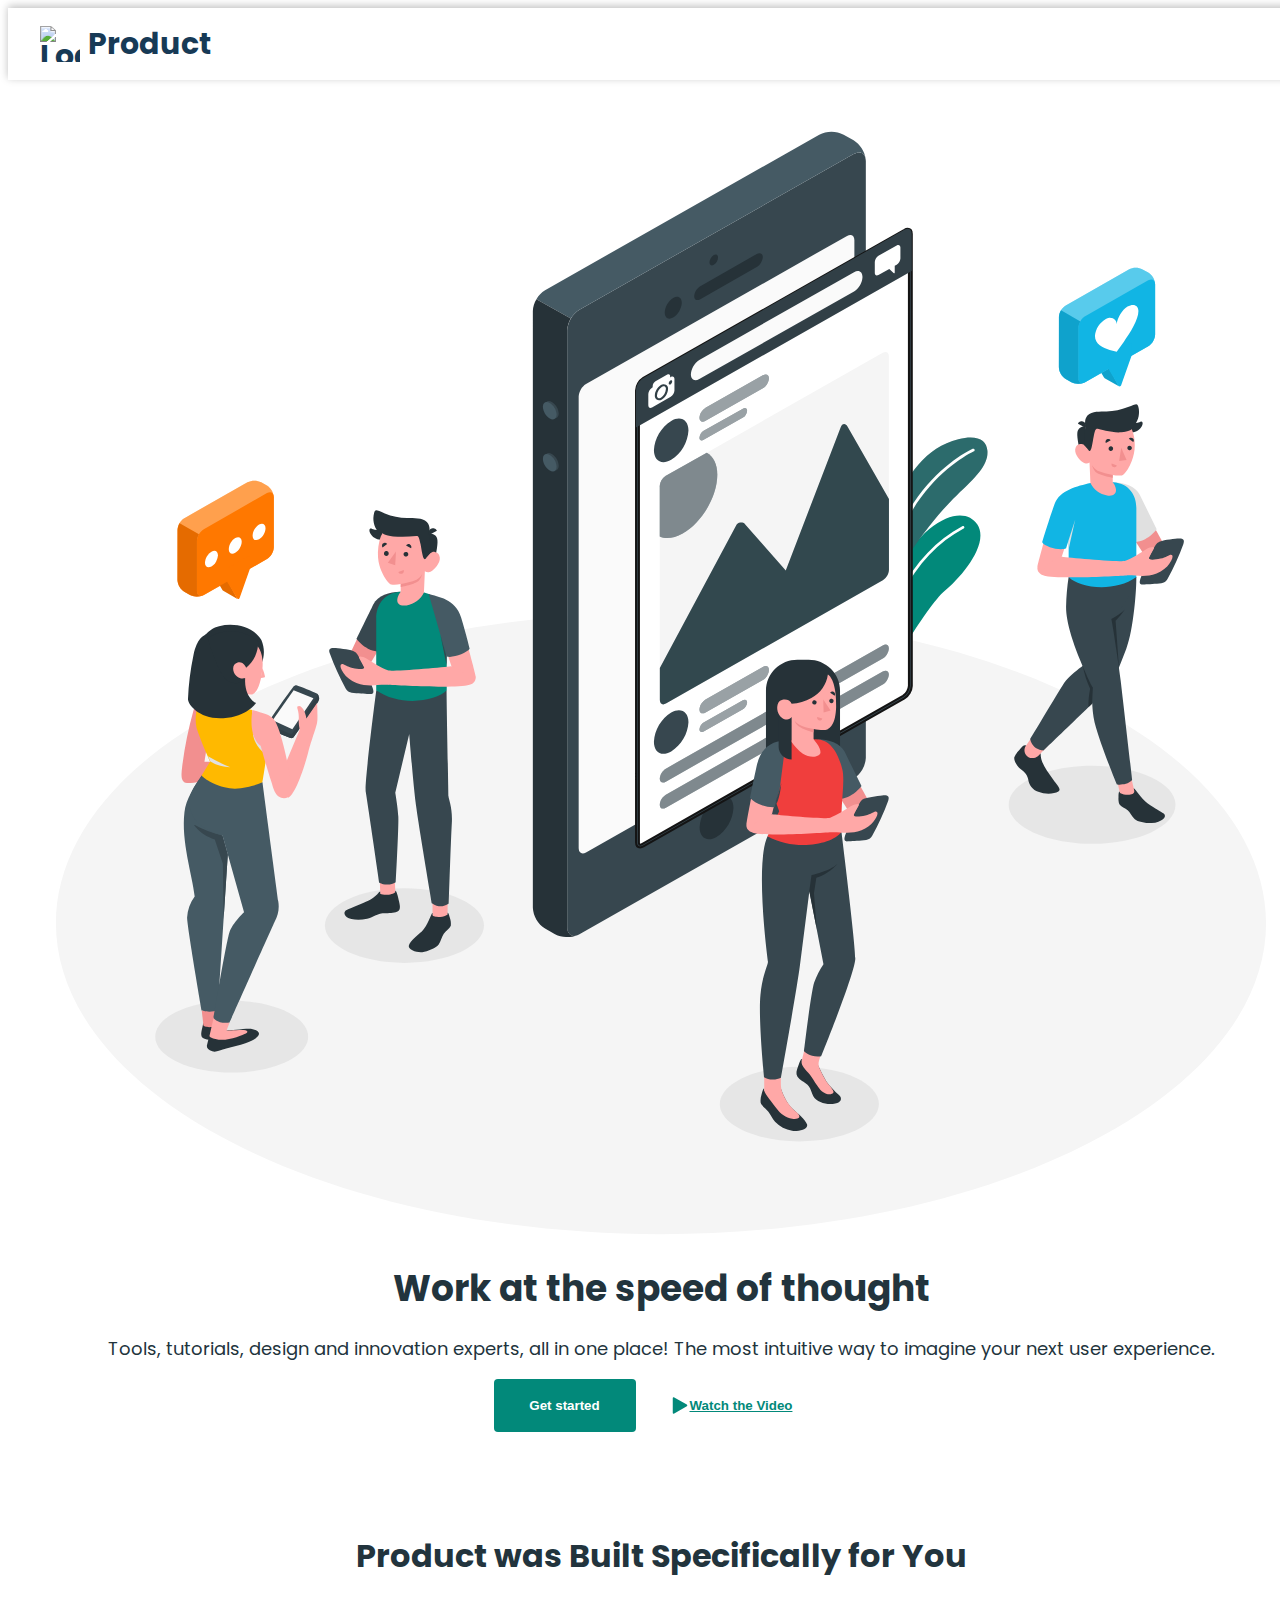
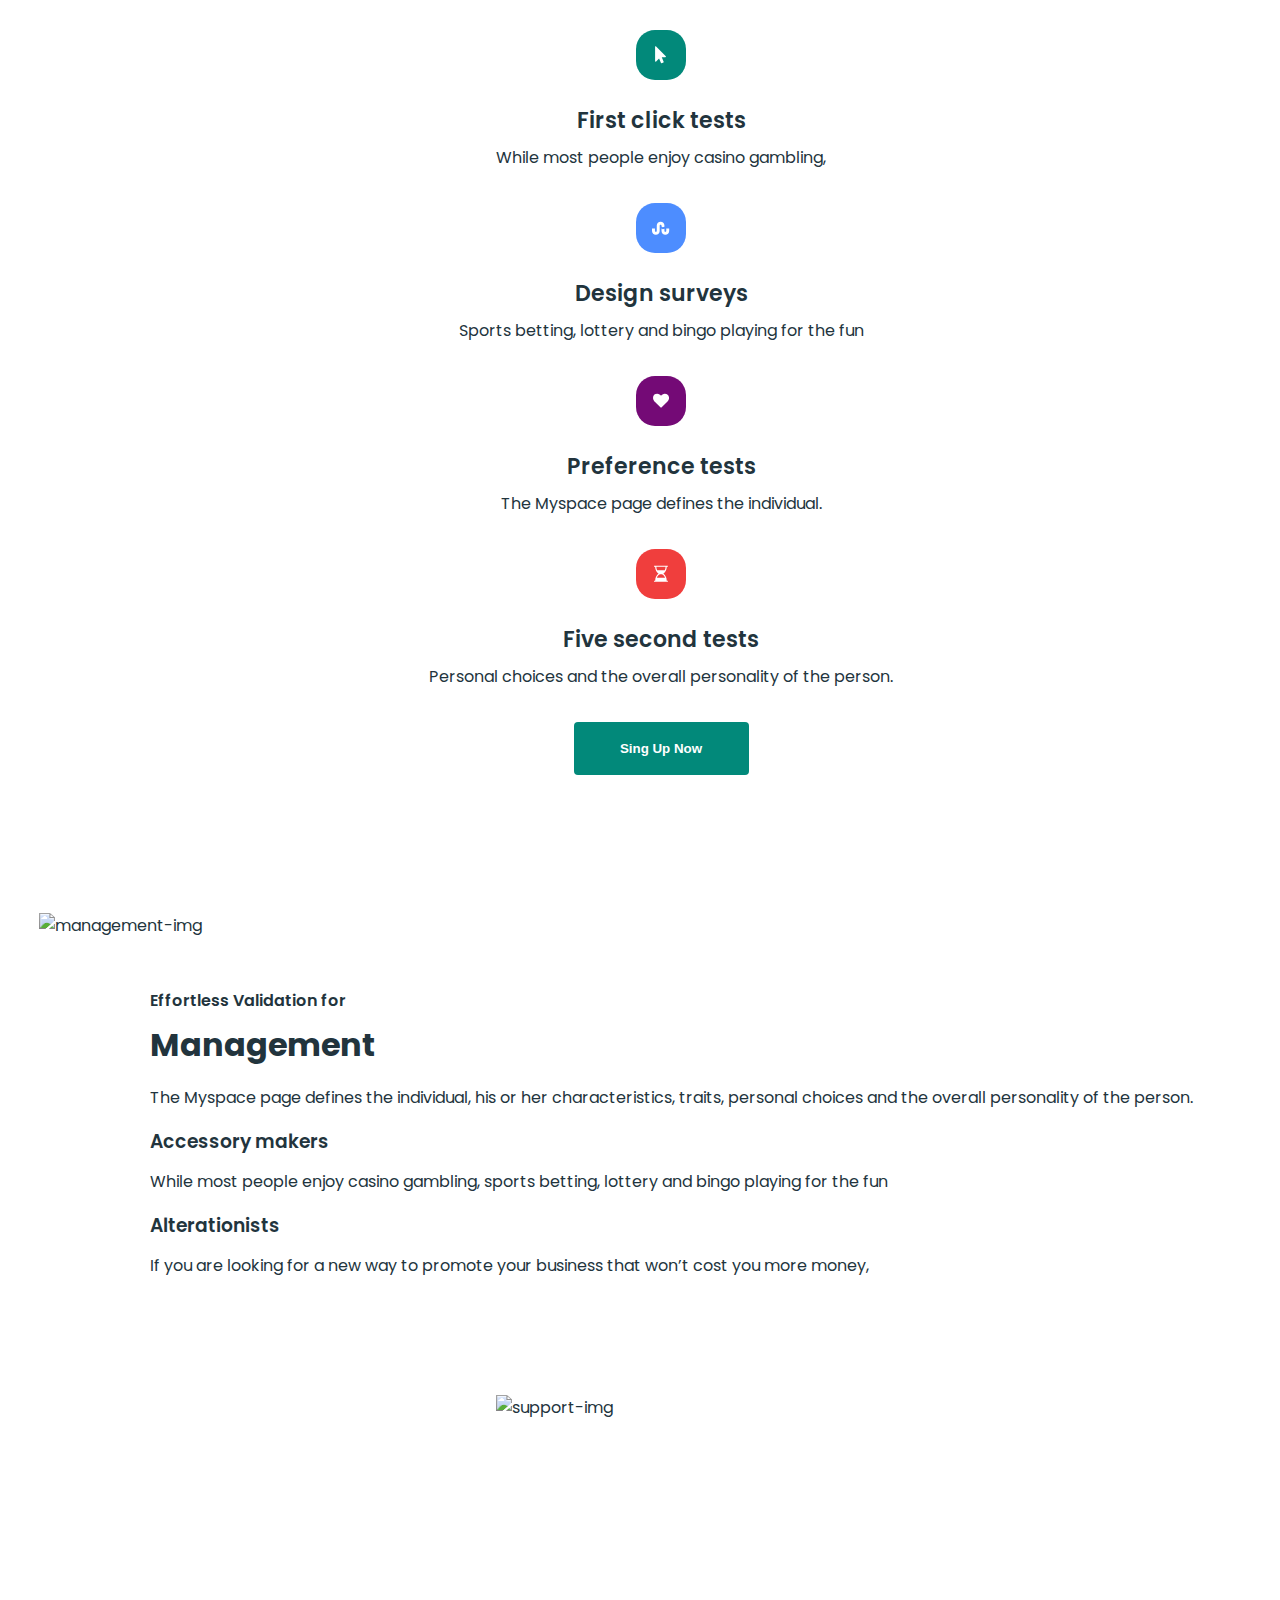
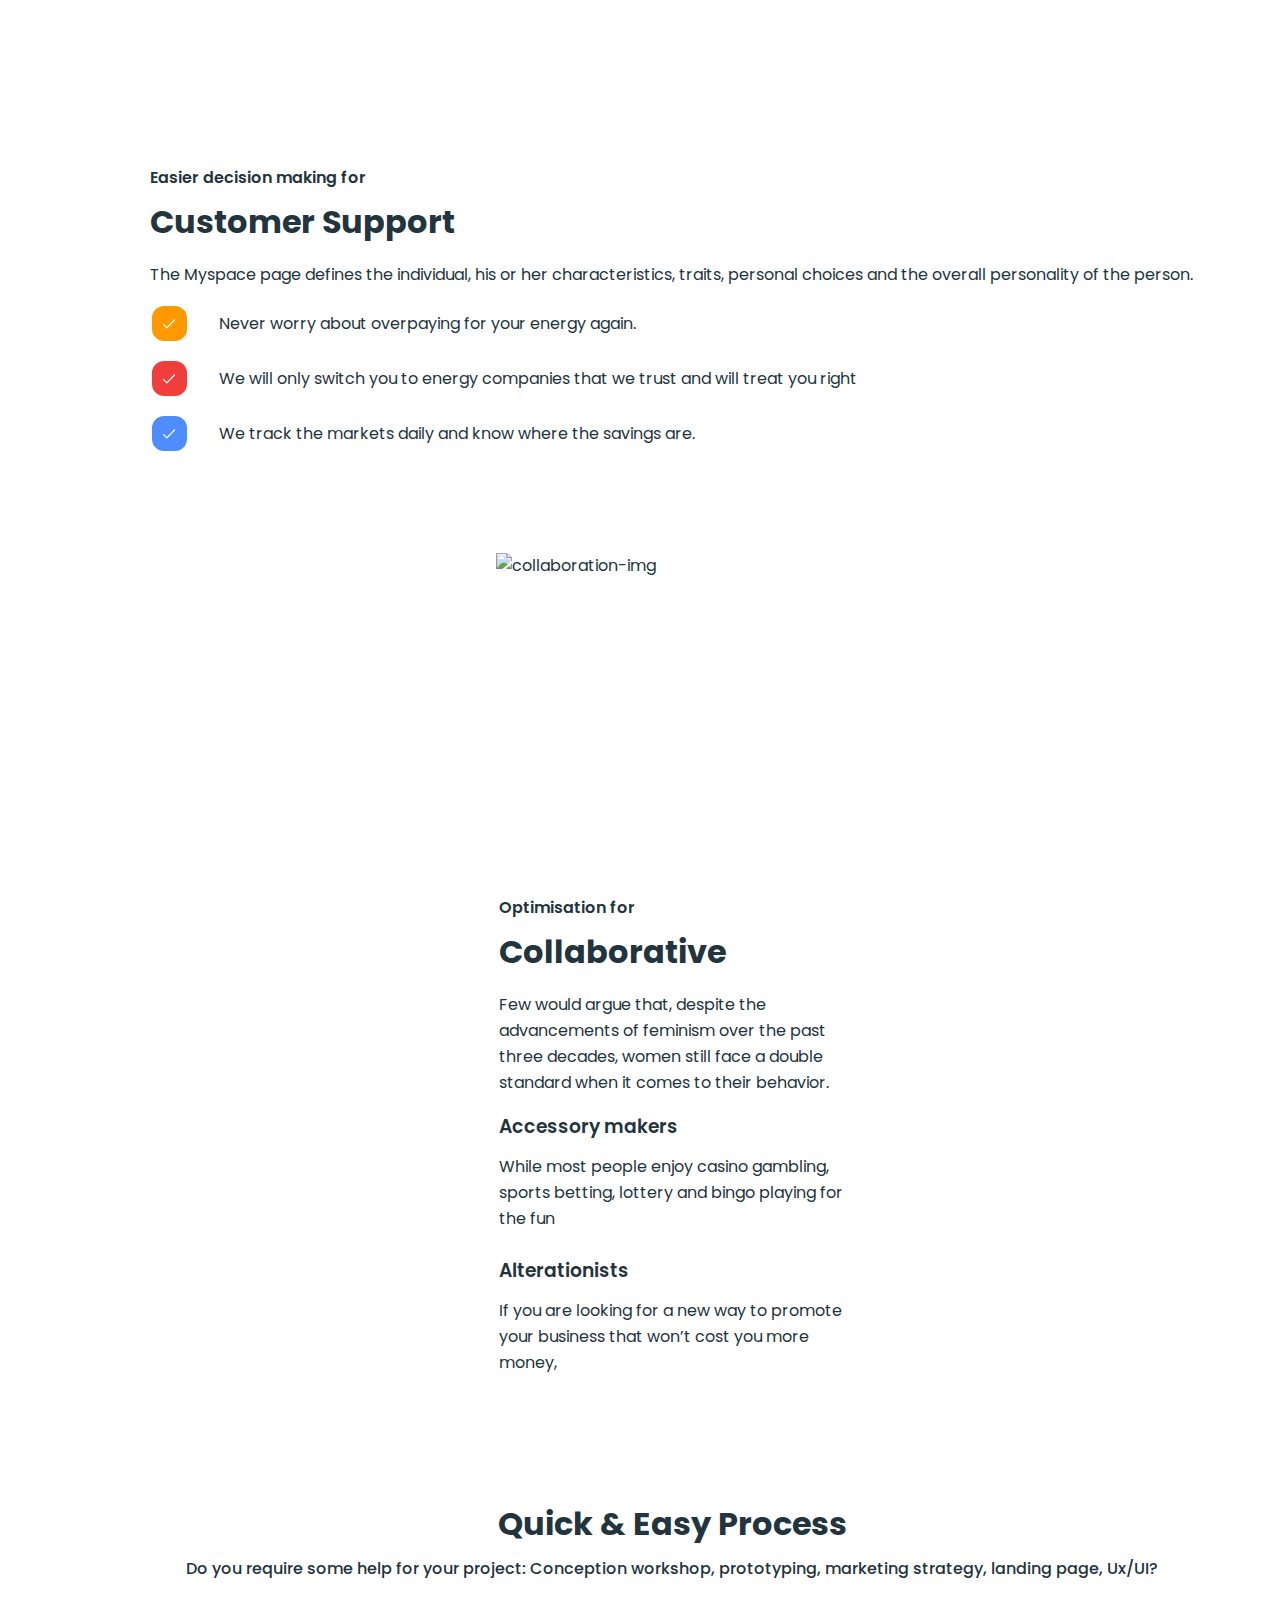
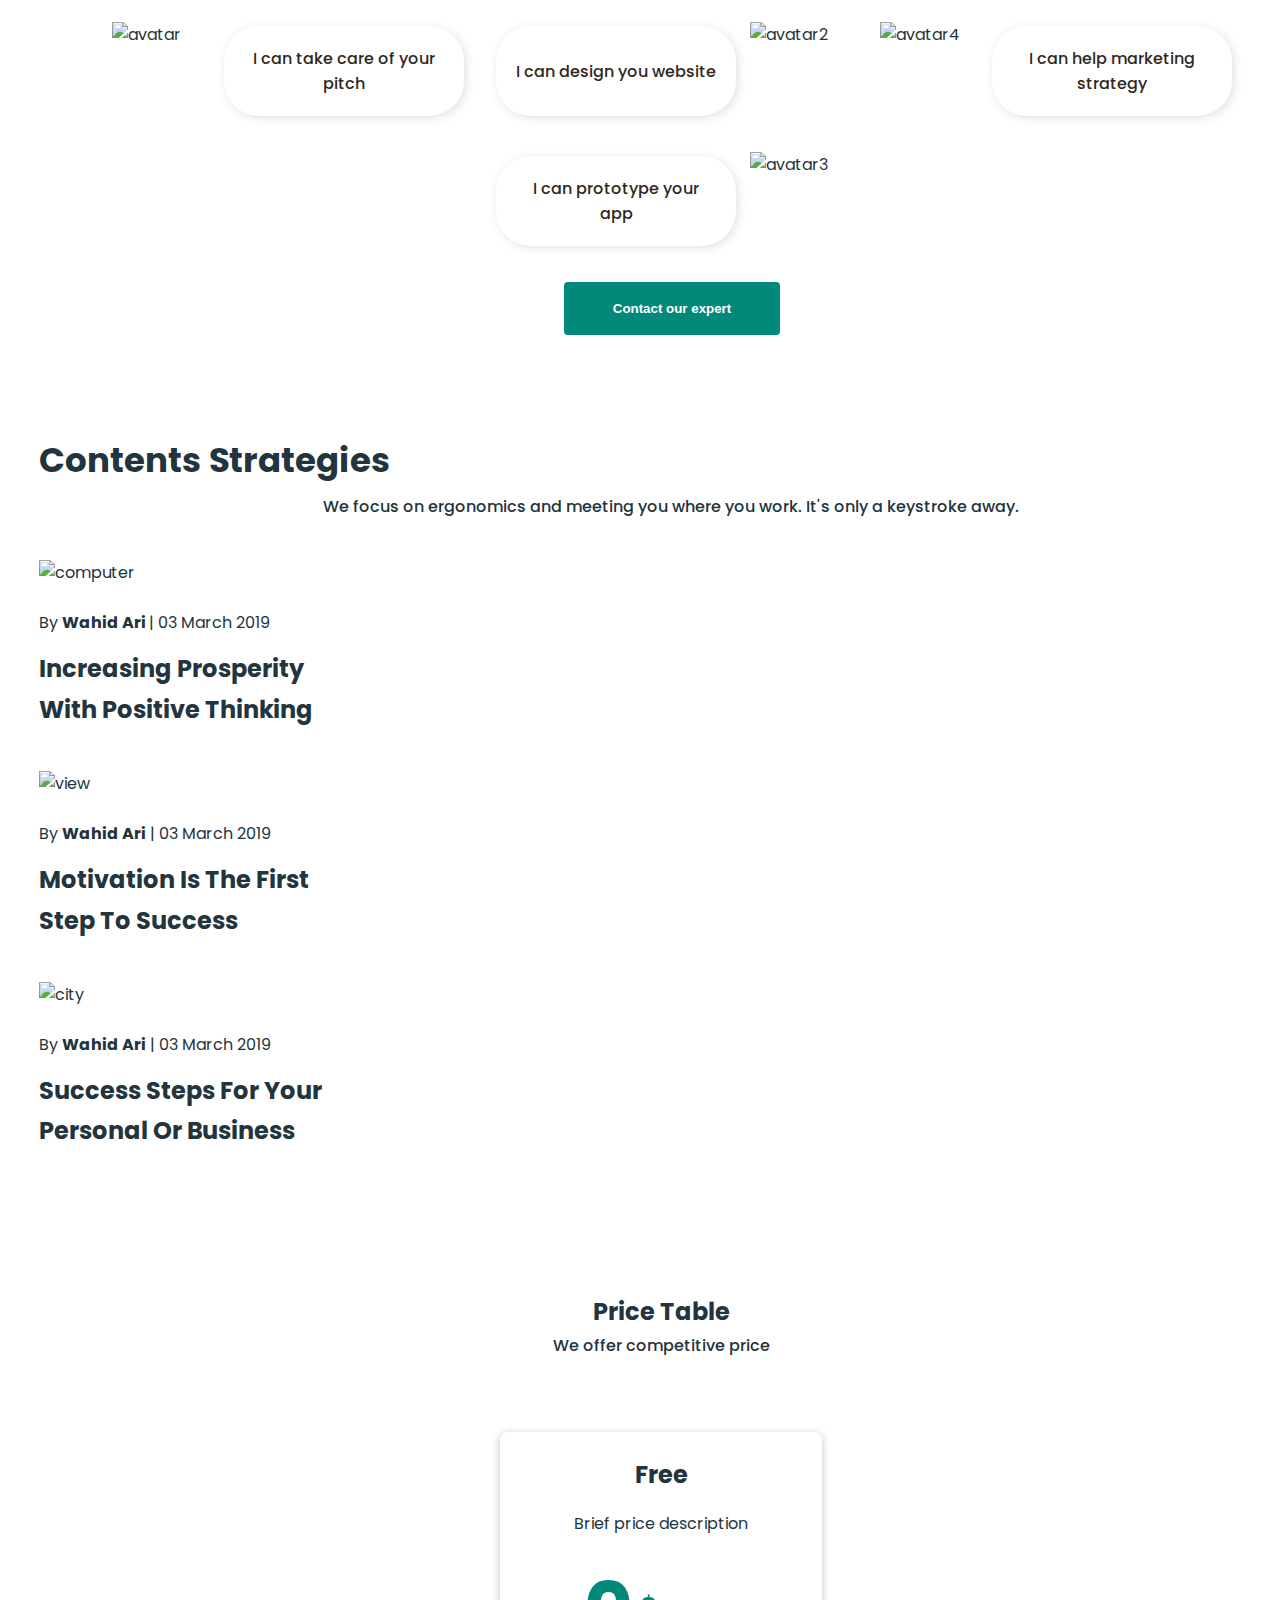
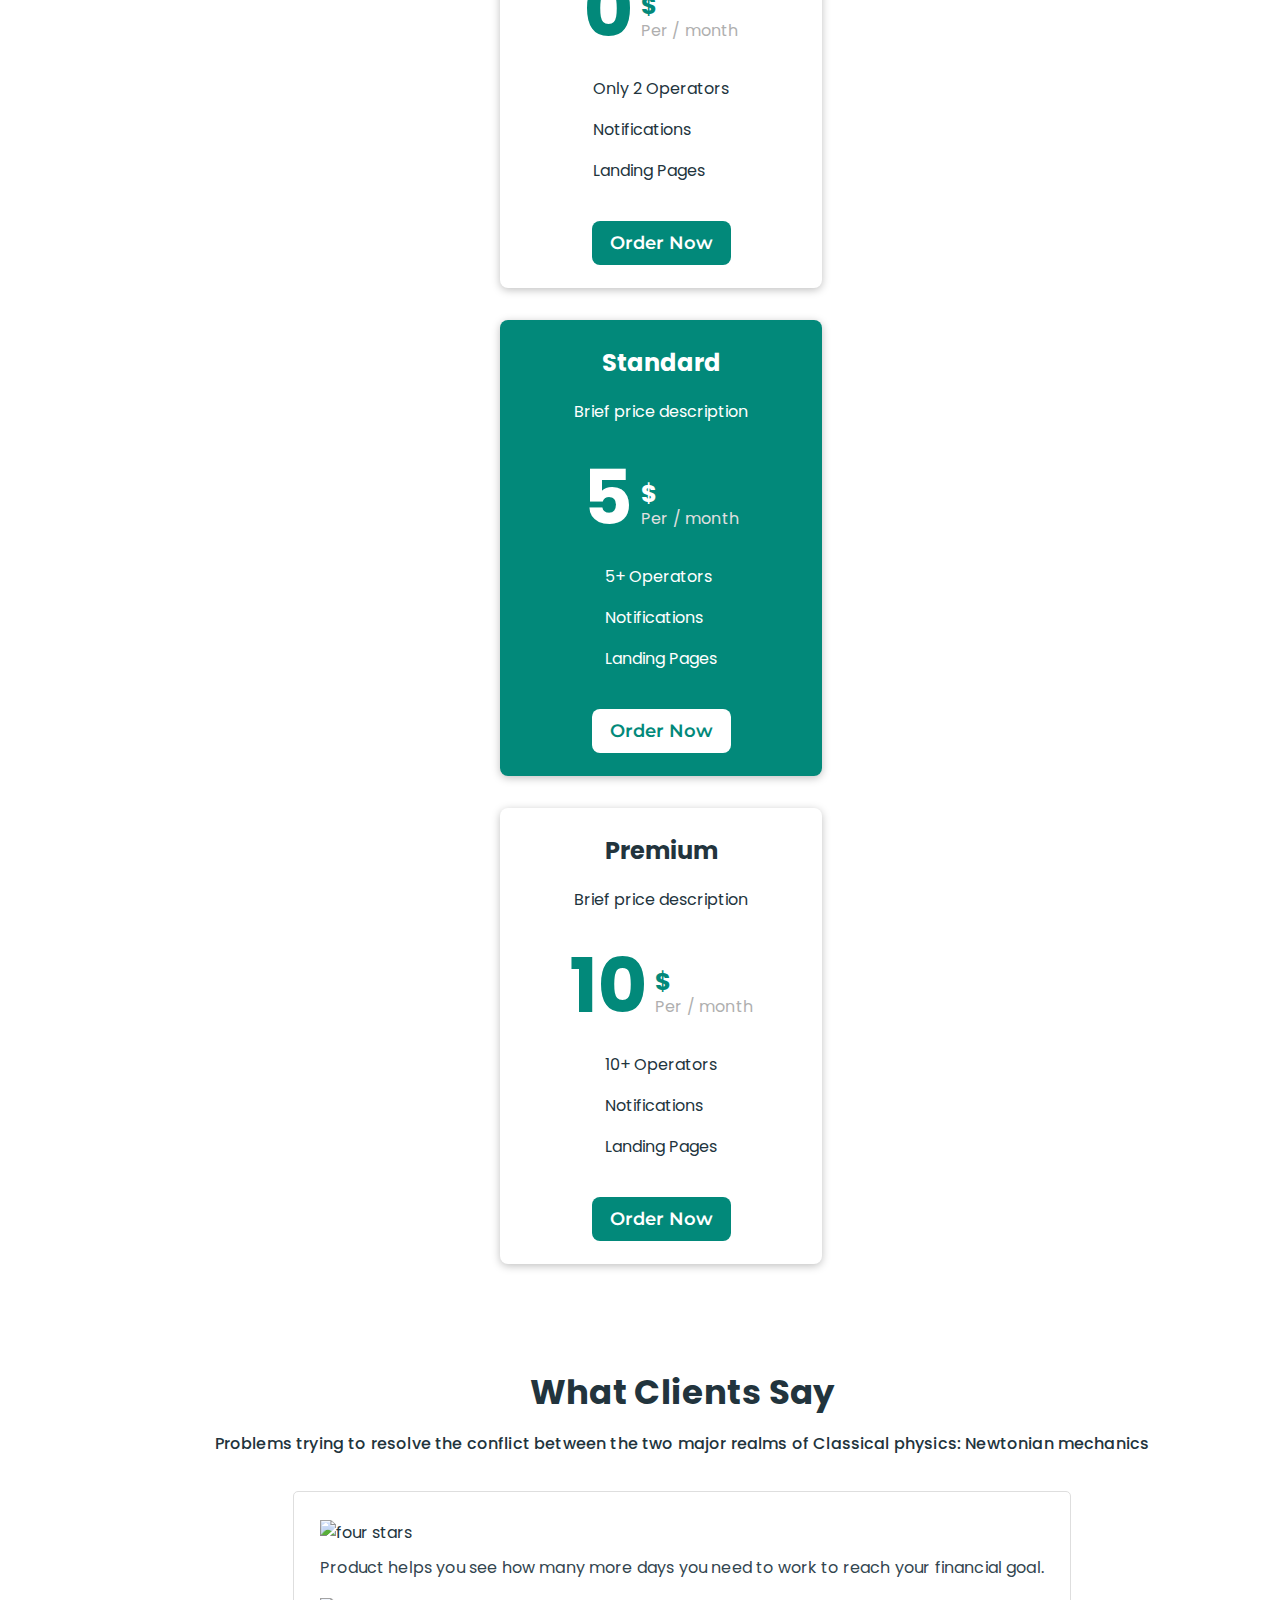
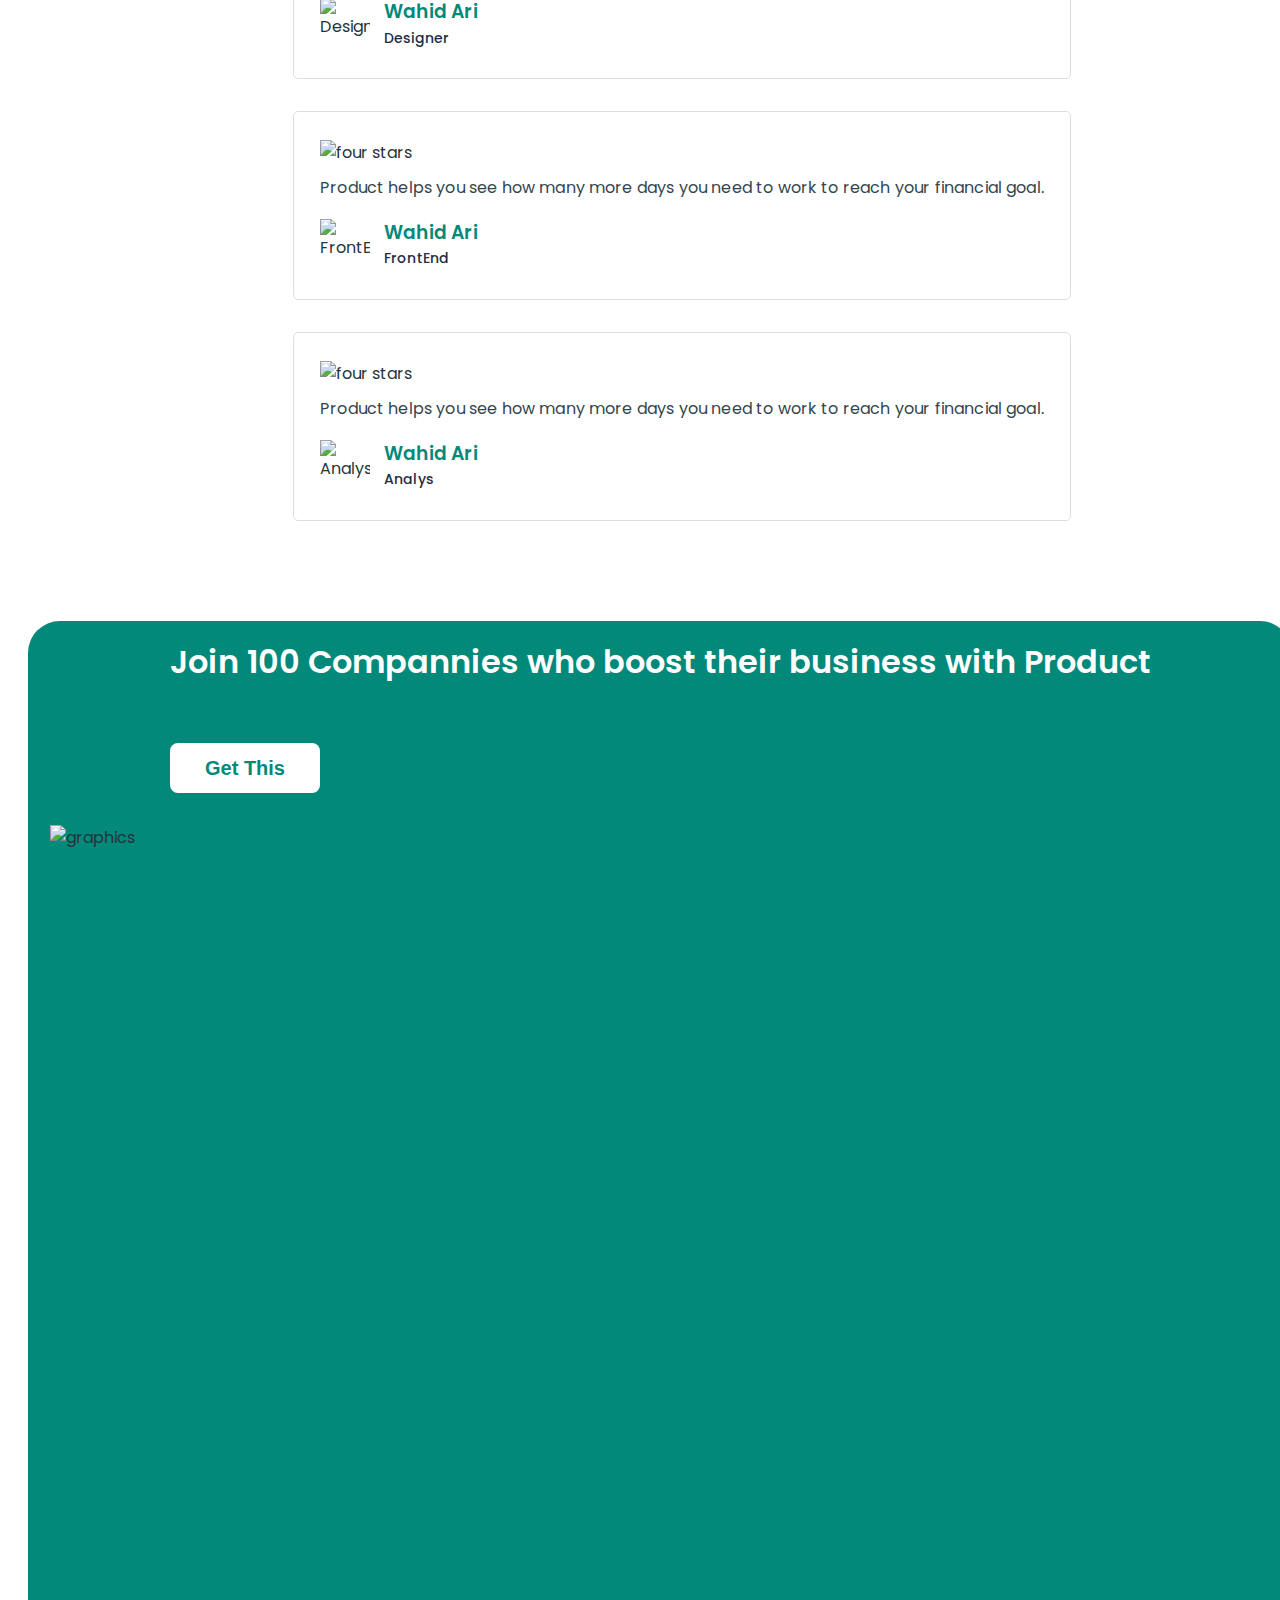
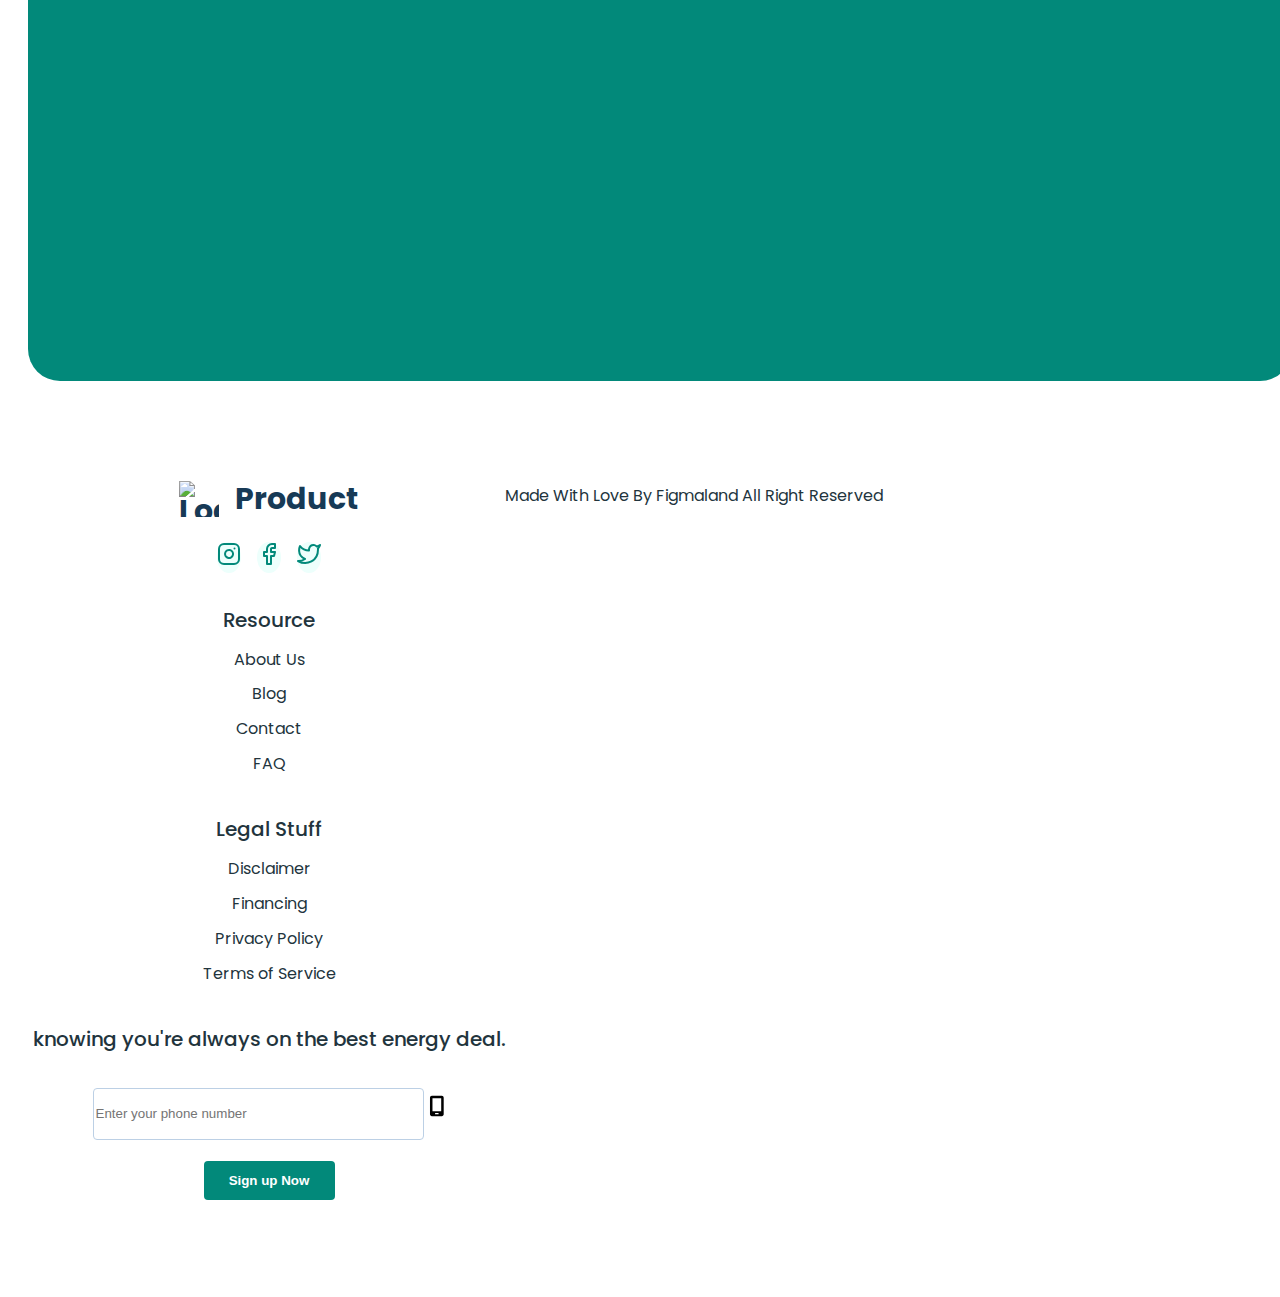
==== commit d3dfaa1a: "add decktope-adaptive for first page" ====
--- a/index.html
+++ b/index.html
@@ -76,7 +76,10 @@
         </nav>
         <ul class="header-btn-list">
           <li class="header-btn-item">
-            <button class="header-btn" type="button">
+            <button
+              class="header-btn sing-in"
+              type="button"
+            >
               Sing In
             </button>
           </li>
@@ -506,14 +509,18 @@
                   "
                 />
               </picture>
-              <p class="under-img-text">
-                By
-                <span class="content-bold">Wahid Ari </span
-                >| 03 March 2019
-              </p>
-              <a href="#" class="content-list-title-link">
-                Increasing Prosperity With Positive Thinking
-              </a>
+              <div class="under-img-container">
+                <p class="under-img-text">
+                  By
+                  <span class="content-bold"
+                    >Wahid Ari </span
+                  >| 03 March 2019
+                </p>
+                <a href="#" class="content-list-title-link">
+                  Increasing Prosperity With Positive
+                  Thinking
+                </a>
+              </div>
             </li>
             <li class="content-list-item">
               <picture>
@@ -540,14 +547,18 @@
                   "
                 />
               </picture>
-              <p class="under-img-text">
-                By
-                <span class="content-bold">Wahid Ari</span>
-                | 03 March 2019
-              </p>
-              <a href="#" class="content-list-title-link">
-                Motivation Is The First Step To Success
-              </a>
+              <div class="under-img-container">
+                <p class="under-img-text">
+                  By
+                  <span class="content-bold"
+                    >Wahid Ari</span
+                  >
+                  | 03 March 2019
+                </p>
+                <a href="#" class="content-list-title-link">
+                  Motivation Is The First Step To Success
+                </a>
+              </div>
             </li>
             <li class="content-list-item">
               <picture>
@@ -574,14 +585,19 @@
                   "
                 />
               </picture>
-              <p class="under-img-text">
-                By
-                <span class="content-bold">Wahid Ari</span>
-                | 03 March 2019
-              </p>
-              <a href="#" class="content-list-title-link">
-                Success Steps For Your Personal Or Business
-              </a>
+              <div class="under-img-container">
+                <p class="under-img-text">
+                  By
+                  <span class="content-bold"
+                    >Wahid Ari</span
+                  >
+                  | 03 March 2019
+                </p>
+                <a href="#" class="content-list-title-link">
+                  Success Steps For Your Personal Or
+                  Business
+                </a>
+              </div>
             </li>
           </ul>
         </div>
@@ -803,13 +819,15 @@
       <section class="companies-section">
         <div class="container companies-container">
           <div class="comptaniens-bg-container">
-            <h2 class="companies-title">
-              Join 100 Compannies who boost their business
-              with Product
-            </h2>
-            <button class="companies-btn" type="button">
-              Get This
-            </button>
+            <div class="companies-left-container">
+              <h2 class="companies-title">
+                Join 100 Compannies who boost their business
+                with Product
+              </h2>
+              <button class="companies-btn" type="button">
+                Get This
+              </button>
+            </div>
             <img
               class="companies-img"
               src="./images/companies/graphics.svg"
@@ -826,85 +844,131 @@
 
     <footer class="footer">
       <div class="container footer-container">
-        <a class="footer-logo" href="./index.html">
-          <img
-            src="./images/logo/logo.svg"
-            alt="Logo"
-            width="40"
-            height="36"
-          />
-          Product
-        </a>
-        <ul class="footer-list-icon">
-          <li class="footer-list-item">
-            <a
-              href="https://www.instagram.com/nyow228/"
-              target="_blank"
+        <div class="footer-up-container">
+          <div class="footer-logo-socials-container">
+            <a class="footer-logo" href="./index.html">
+              <img
+                src="./images/logo/logo.svg"
+                alt="Logo"
+                width="40"
+                height="36"
+              />
+              Product
+            </a>
+            <ul class="footer-list-icon">
+              <li class="footer-list-item">
+                <a
+                  href="https://www.instagram.com/nyow228/"
+                  target="_blank"
+                >
+                  <div class="footer-icon-container">
+                    <svg
+                      class="footer-socials-icon"
+                      width="24"
+                      height="24"
+                    >
+                      <use
+                        href="./images/icons.svg#icon-instagram"
+                      ></use>
+                    </svg>
+                  </div>
+                </a>
+              </li>
+              <li class="footer-list-item">
+                <a href="#" target="_blank">
+                  <div class="footer-icon-container">
+                    <svg
+                      class="footer-socials-icon"
+                      width="24"
+                      height="24"
+                    >
+                      <use
+                        href="./images/icons.svg#icon-facebook"
+                      ></use>
+                    </svg>
+                  </div>
+                </a>
+              </li>
+              <li class="footer-list-item">
+                <a href="#" target="_blank">
+                  <div class="footer-icon-container">
+                    <svg
+                      class="footer-socials-icon"
+                      width="24"
+                      height="24"
+                    >
+                      <use
+                        href="./images/icons.svg#icon-twitter"
+                      ></use>
+                    </svg>
+                  </div>
+                </a>
+              </li>
+            </ul>
+          </div>
+          <div class="footer-list-container">
+            <div class="footer-list-item-container">
+              <p class="footer-title">Resource</p>
+              <ul class="footer-list-menu">
+                <li class="footer-list-meni-item">
+                  About Us
+                </li>
+                <li class="footer-list-meni-item">Blog</li>
+                <li class="footer-list-meni-item">
+                  Contact
+                </li>
+                <li class="footer-list-meni-item">FAQ</li>
+              </ul>
+            </div>
+            <div class="footer-list-item-container">
+              <p class="footer-title">Legal Stuff</p>
+              <ul class="footer-list-menu">
+                <li class="footer-list-meni-item">
+                  Disclaimer
+                </li>
+                <li class="footer-list-meni-item">
+                  Financing
+                </li>
+                <li class="footer-list-meni-item">
+                  Privacy Policy
+                </li>
+                <li class="footer-list-meni-item">
+                  Terms of Service
+                </li>
+              </ul>
+            </div>
+          </div>
+
+          <form class="footer-form">
+            <label
+              class="footer-form-label"
+              for="footer-email"
             >
-              <img
-                src="./images/footer-icon/socials1.png"
-                alt="instagram"
-                width="40"
-                height="40"
+              knowing you're always on the best energy deal.
+            </label>
+            <div class="footer-form-input-cont">
+              <input
+                class="footer-input"
+                type="text"
+                id="footer-email"
+                name="footer-email"
+                placeholder="Enter your phone number"
               />
-            </a>
-          </li>
-          <li class="footer-list-item">
-            <a href="#" target="_blank">
-              <img
-                src="./images/footer-icon/socials2.png"
-                alt="facebook"
-                width="40"
-                height="40"
-              />
-            </a>
-          </li>
-          <li class="footer-list-item">
-            <a href="#" target="_blank">
-              <img
-                src="./images/footer-icon/socials3.png"
-                alt="twitter"
-                width="40"
-                height="40"
-              />
-            </a>
-          </li>
-        </ul>
-        <p class="footer-title">Resource</p>
-        <ul class="footer-list-menu">
-          <li class="footer-list-meni-item">About Us</li>
-          <li class="footer-list-meni-item">Blog</li>
-          <li class="footer-list-meni-item">Contact</li>
-          <li class="footer-list-meni-item">FAQ</li>
-        </ul>
-        <p class="footer-title">Legal Stuff</p>
-        <ul class="footer-list-menu">
-          <li class="footer-list-meni-item">Disclaimer</li>
-          <li class="footer-list-meni-item">Financing</li>
-          <li class="footer-list-meni-item">
-            Privacy Policy
-          </li>
-          <li class="footer-list-meni-item">
-            Terms of Service
-          </li>
-        </ul>
-        <form class="footer-form">
-          <label
-            class="footer-form-label"
-            for="footer-email"
-          >
-            knowing you're always on the best energy deal.
-          </label>
-          <input
-            class="footer-input"
-            type="text"
-            id="footer-email"
-            name="footer-email"
-          />
-          <button class="footer-btn" type="button">
-            Sign up Now
-          </button>
-        </form>
+              <svg
+                class="footer-form-icon"
+                width="18"
+                height="24"
+              >
+                <use
+                  href="./images/icons.svg#icon-phone-footer"
+                ></use>
+              </svg>
+            </div>
+            <button class="footer-btn" type="button">
+              Sign up Now
+            </button>
+          </form>
+        </div>
         <p class="footer-under-text">
           Made With Love By Figmaland All Right Reserved
         </p>
--- a/css/style.css
+++ b/css/style.css
@@ -31,6 +31,11 @@
 
 button {
     cursor: pointer;
+    font-weight: 600;
+    text-align: center;
+
+    border-radius: 4px;
+
 }
 
 section {
@@ -38,9 +43,16 @@
 }
 
 .container {
-    width: 411px;
+    width: 100%;
     padding: 0 21px;
     margin: 0 auto;
+}
+
+@media screen and (min-width:1440px) {
+    .container {
+        width: 1440px;
+        padding: 0 145px;
+    }
 }
 
 /*  #region Header */
@@ -73,6 +85,55 @@
 
 .menu-link {
     cursor: pointer;
+}
+
+@media screen and (min-width:1440px) {
+    .header-section {
+        padding: 22px 0;
+    }
+
+    .header-container {
+        width: 1106px;
+        box-shadow: none;
+    }
+
+    .header-nav {
+        display: flex;
+        align-items: center;
+    }
+
+    .header-nav-list {
+        display: flex;
+        gap: 30px;
+    }
+
+    .header-btn-list {
+        display: flex;
+        gap: 21px;
+    }
+
+    .header-btn {
+        border: none;
+        border-radius: 4px;
+        width: 113px;
+        height: 42px;
+        background-color: #02897a;
+        color: #fff;
+    }
+
+    .sing-in {
+        border: none;
+        border-radius: 4px;
+        width: 113px;
+        height: 42px;
+        background-color: #fff;
+        color: #173a56;
+        border: 1px solid #bcd0e5;
+    }
+
+    .menu-link {
+        display: none;
+    }
 }
 
 /*   #endregion Header */
@@ -152,6 +213,46 @@
     height: 100%;
 }
 
+@media screen and (min-width:1440px) {
+    .container {
+        width: 1440px;
+        padding: 0 145px;
+    }
+
+    .hero-section {
+        padding-top: 25px;
+    }
+
+    .container {}
+
+    .hero-container {
+        flex-direction: row;
+        gap: 35px;
+    }
+
+    .hero-left-side {}
+
+    .hero-title {
+        text-align: unset;
+        margin-bottom: 18px;
+    }
+
+    .hero-text {
+        text-align: unset;
+        margin-bottom: 45px;
+    }
+
+    .hero-btn-list {
+        justify-content: unset;
+        gap: 30px;
+    }
+
+    .hero-img {
+        width: 610px;
+        height: 555px;
+    }
+}
+
 /* FIRST PAGE */
 /*   #endregion Hero */
 /*  #region Product */
@@ -175,15 +276,14 @@
     flex-direction: column;
     align-items: center;
     gap: 32px;
+    margin-bottom: 32px;
 }
 
 .product-list-item {
-
     display: flex;
     flex-direction: column;
     align-items: center;
     margin: 0 65px;
-
 }
 
 .product-icon {
@@ -245,7 +345,36 @@
     font-weight: 700;
     color: #fff;
     border: none;
-    margin: 32px 0 38px 0;
+    margin-bottom: 38px;
+}
+
+@media screen and (min-width:1440px) {
+
+    .product-title {
+        width: 539px;
+    }
+
+    .product-list {
+        flex-direction: row;
+        gap: 30px;
+        align-items: baseline;
+        margin-bottom: 50px;
+    }
+
+    .product-list-item {
+        width: 255px;
+        align-items: unset;
+        margin: 0;
+    }
+
+    .product-list-title {
+        text-align: unset;
+    }
+
+    .product-list-text {
+        text-align: unset;
+    }
+
 }
 
 /*   #endregion Product */
@@ -300,6 +429,25 @@
     margin-bottom: 50px;
 }
 
+@media screen and (min-width:1440px) {
+
+    .management-container {
+        flex-direction: row;
+        gap: 84px;
+        padding: 0 145px;
+    }
+
+    .management-left-container {
+        width: 486px;
+    }
+
+    .management-img {
+        width: 540px;
+        height: 500px;
+        margin: 0;
+    }
+}
+
 /*   #endregion Managment */
 /*  #region Customer */
 .customers-container {
@@ -311,8 +459,8 @@
 }
 
 .customers-img {
-    max-width: 350px;
-    max-height: 320px;
+    width: 350px;
+    height: 320px;
     margin-bottom: 50px;
 }
 
@@ -340,6 +488,12 @@
     line-height: 1.62;
     color: #22343d;
     margin-bottom: 16px;
+}
+
+.customers-list {
+    display: flex;
+    gap: 16px;
+    flex-direction: column;
 }
 
 .customers-list-item {
@@ -383,6 +537,41 @@
 
 }
 
+
+
+@media screen and (min-width:1440px) {
+
+    .customers-container {
+        flex-direction: row;
+        gap: 84px;
+        padding: 0 145px
+    }
+
+    .customers-img {
+        width: 540px;
+        height: 500px;
+        margin: 0;
+    }
+
+    .customer-right-container {
+        width: 450px;
+    }
+
+    .customers-title {
+        margin-bottom: 25px;
+    }
+
+    .customers-text {
+        margin-bottom: 30px;
+    }
+
+    .customers-list {
+        gap: 25px;
+    }
+}
+
+
+
 /*   #endregion Customer */
 /*  #region Collaborative */
 
@@ -434,9 +623,36 @@
 }
 
 .colab-img {
-    max-width: 350px;
-    max-height: 292px;
+    width: 350px;
+    height: 292px;
     margin-bottom: 50px;
+}
+
+@media screen and (min-width:1440px) {
+
+    .colab-container {
+        padding: 0 145px;
+        flex-direction: row;
+        gap: 84px;
+    }
+
+    .colab-left-container {
+        width: 486px;
+    }
+
+    .colab-title {
+        margin-bottom: 25px;
+    }
+
+    .colab-text {
+        margin-bottom: 30px;
+    }
+
+    .colab-img {
+        width: 540px;
+        height: 500px;
+        margin-bottom: 0;
+    }
 }
 
 /*   #endregion Collaborative */
@@ -472,6 +688,7 @@
     flex-wrap: wrap;
     gap: 32px;
     justify-content: center;
+    margin-bottom: 32px;
 }
 
 .process-list-item {
@@ -487,9 +704,11 @@
     fill: #fff;
     width: 200px;
     height: 64px;
-    border-radius: 10%;
-    display: flex;
-    align-items: center;
+    border-radius: 35px;
+    padding: 13px 20px;
+    display: flex;
+    align-items: center;
+    box-shadow: 2px 2px 10px 0 rgba(23, 58, 86, 0.15);
 }
 
 .process-btn {
@@ -500,12 +719,33 @@
     font-weight: 700;
     color: #fff;
     border: none;
-    margin-top: 32px;
+}
+
+@media screen and (min-width:1440px) {
+
+    .process-container {
+        padding: 0;
+        width: 916px;
+    }
+
+    .process-list {
+        gap: 25px 100px;
+        margin-bottom: 50px;
+    }
+
+    .process-list-item:nth-child(3),
+    .process-list-item:nth-child(4) {
+        flex-direction: row-reverse;
+    }
+
+    .process-list-item {
+        gap: 20px;
+    }
+
 }
 
 /*   #endregion Process */
 /*  #region Content */
-
 
 .section-container {
     padding: 0 31px;
@@ -531,7 +771,6 @@
     font-weight: 400;
     line-height: 1.75;
     color: #22343d;
-    margin-top: 24px;
     margin-bottom: 12px;
 }
 
@@ -545,12 +784,55 @@
     font-size: 24px;
     line-height: 1.7;
     color: #22343d;
-    margin-bottom: 56px;
+    width: 294px;
+}
+
+.under-img-container {
+    padding: 24px 0 40px 0;
 }
 
 .content-list-title-link:hover,
 .content-list-title-link:focus {
     color: #02897a;
+}
+
+
+@media screen and (min-width:1440px) {
+
+    .section-container {
+        padding: 0 145px;
+    }
+
+    .content-title {
+        margin-bottom: 10px;
+    }
+
+    .content-text {
+        text-align: unset;
+        width: 465px;
+    }
+
+    .content-list {
+        display: flex;
+        flex-direction: row;
+        gap: 30px;
+        justify-content: center;
+    }
+
+    .content-list-item {
+        width: 350px;
+        border: 1px solid #dedede;
+        border-top: none;
+        border-radius: 8px;
+    }
+
+    .under-img-text {
+        width: 294px;
+    }
+
+    .under-img-container {
+        padding: 24px 27px 40px 27px;
+    }
 }
 
 /*   #endregion Content */
@@ -609,6 +891,10 @@
     }
 
     .price {
+        color: #fff;
+    }
+
+    .dollar {
         color: #fff;
     }
 
@@ -698,6 +984,21 @@
     border: none;
 }
 
+@media screen and (min-width:1440px) {
+    .price-title {
+        margin-bottom: 10px;
+    }
+
+    .price-text {
+        margin-bottom: 40px;
+    }
+
+    .price-list {
+        flex-direction: row;
+        gap: 72px;
+    }
+}
+
 /*   #endregion Price */
 /*  #region Clients */
 
@@ -779,9 +1080,26 @@
     color: #252b42;
 }
 
+@media screen and (min-width:1440px) {
+
+    .clients-title {
+        margin-bottom: 10px;
+    }
+
+
+    .clients-text {
+        width: 537px;
+        margin-bottom: 40px;
+    }
+
+    .clients-list {
+        flex-direction: row;
+        gap: 64px;
+    }
+}
+
 /*   #endregion Clients */
 /*  #region Сompanies */
-
 
 .companies-container {
     padding: 0 20px;
@@ -822,11 +1140,49 @@
     height: 100%;
 }
 
+@media screen and (min-width:1440px) {
+
+    .companies-container {
+        justify-items: center;
+    }
+
+    .comptaniens-bg-container {
+        width: 968px;
+        flex-direction: row;
+        padding: 0;
+        gap: 10px;
+        justify-content: center;
+        padding: 0 46px 0 51px;
+    }
+
+    .companies-left-container {
+        display: flex;
+        flex-direction: column;
+        width: 510px;
+        gap: 46px;
+
+    }
+
+    .companies-title {
+        margin: 0;
+        text-align: unset;
+
+    }
+
+    .companies-img {
+        width: 351px;
+        height: 331px;
+
+    }
+}
+
 /*   #endregion Сompanies */
 /*  #region Footer */
 
 .footer-container {
     padding: 0 25px 45px 25px;
+    display: flex;
+    flex-direction: c;
 }
 
 .footer-logo {
@@ -850,6 +1206,17 @@
     margin-bottom: 32px;
 }
 
+.footer-icon-container {
+    border-radius: 100%;
+    background-color: #edfffc;
+}
+
+.footer-socials-icon {
+
+    stroke-width: 2px;
+    stroke: #02897a;
+    fill: transparent;
+}
 
 
 .footer-title {
@@ -920,6 +1287,91 @@
     color: #22343d;
 }
 
+@media screen and (min-width:1440px) {
+    .footer {}
+
+    .container {}
+
+    .footer-container {
+        display: flex;
+        flex-direction: column;
+        width: 1110px;
+    }
+
+    .footer-up-container {
+        display: flex;
+        flex-direction: row;
+        justify-content: space-between;
+    }
+
+    .footer-logo-socials-container {
+        margin-right: 146px;
+    }
+
+    .footer-logo {}
+
+    .footer-list-icon {}
+
+    .footer-list-item {}
+
+    .footer-list-container {
+        display: flex;
+        gap: 129px;
+        margin-right: 83px;
+    }
+
+    .footer-list-item-container {}
+
+    .footer-title {
+        text-align: left;
+    }
+
+    .footer-list-menu {}
+
+    .footer-list-meni-item {
+        text-align: left;
+    }
+
+    .footer-form {
+        width: 325px;
+        align-items: start;
+    }
+
+    .footer-form-label {
+        text-align: unset;
+        margin-bottom: 30px;
+
+    }
+
+    .footer-input {
+        margin-bottom: 25px;
+    }
+
+    .footer-input::placeholder {
+        padding-left: 42px;
+        font-weight: 400;
+        line-height: 1.75;
+        color: #02897a;
+    }
+
+    .footer-form-input-cont {
+        position: relative;
+    }
+
+    .footer-form-icon {
+        fill: #02897A;
+        position: absolute;
+        left: 12px;
+        top: 10px
+    }
+
+    .footer-btn {}
+
+    .footer-under-text {}
+}
+
+
+
 /*   #endregion Footer */
 
 
@@ -1165,7 +1617,7 @@
 
 
 
-/* third page */
+/* THIRD page */
 
 /*  #region PRICING-page */
 .title-pricing {
@@ -1303,7 +1755,6 @@
 }
 
 /*   #endregion Product-Usage  */
-
 /*  #region faq */
 .faq-section {}
 
